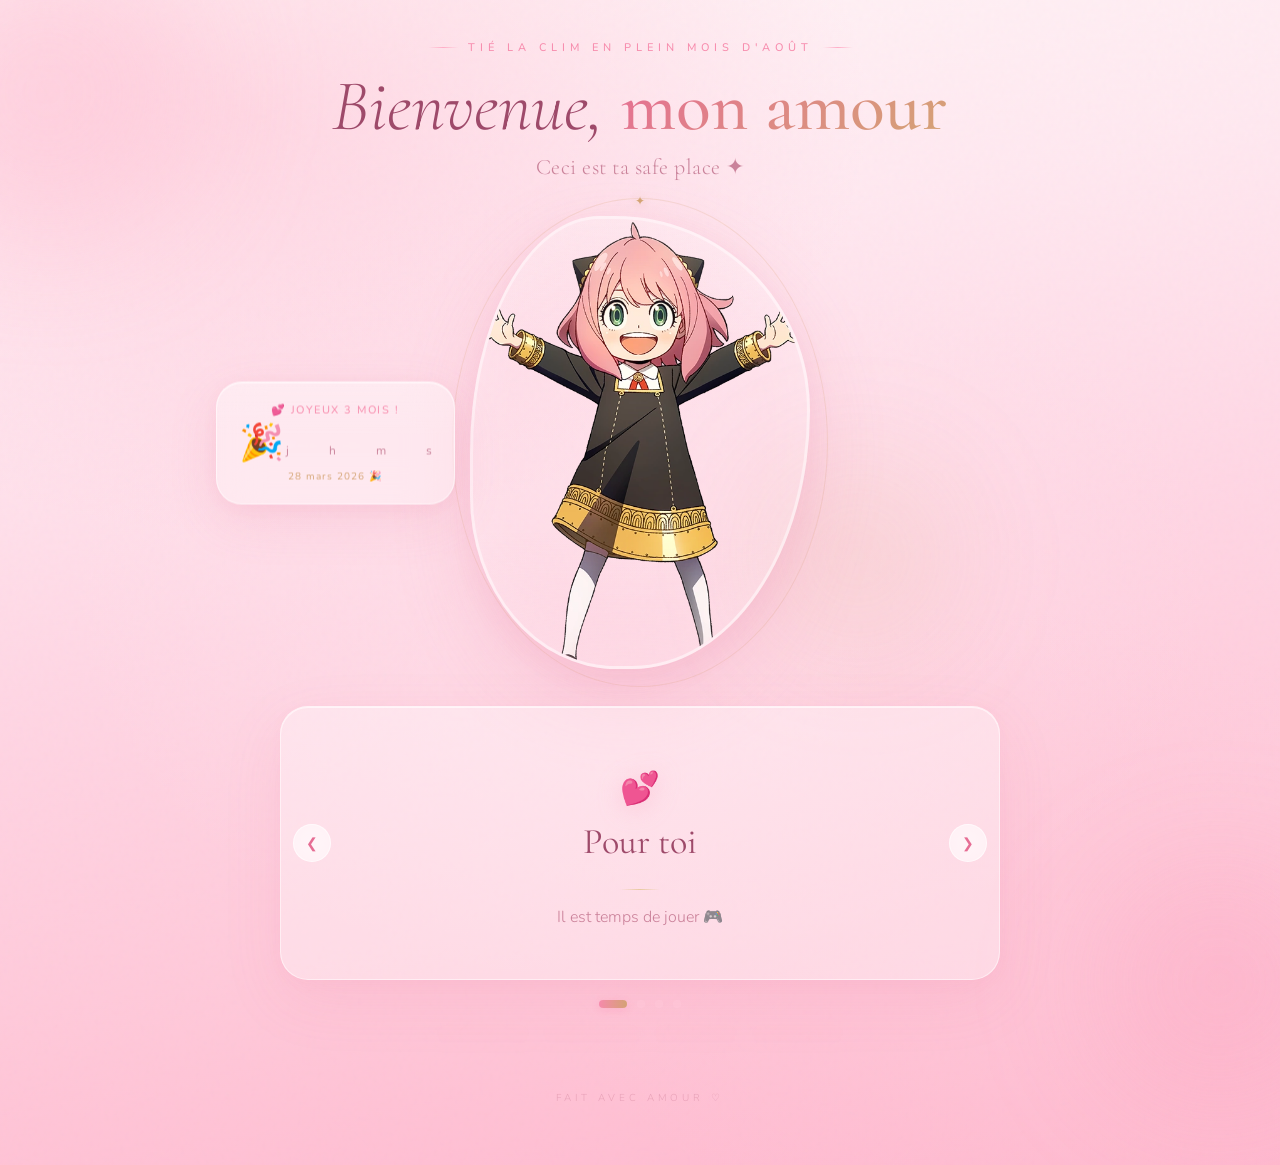
==== index.html @ 88bd1927 "Add files via upload" ====
<!DOCTYPE html>
<html lang="fr">
<head>
  <meta charset="UTF-8">
  <meta name="viewport" content="width=device-width, initial-scale=1.0">
  <title>Pour toi 💕</title>
  <link rel="preconnect" href="https://fonts.googleapis.com">
  <link href="https://fonts.googleapis.com/css2?family=Cormorant+Garamond:ital,wght@0,300;0,400;0,500;0,600;1,300;1,400;1,500&family=Nunito:wght@200;300;400;500;600&display=swap" rel="stylesheet">
  <link rel="stylesheet" href="style.css">
</head>
<body>

  <!-- ════════════════════════════════════
       HERO SECTION
       ════════════════════════════════════ -->
  <section class="hero">

    <!-- Orbes lumineuses flottantes -->
    <div class="orb orb-1"></div>
    <div class="orb orb-2"></div>
    <div class="orb orb-3"></div>

    <!-- Coeurs flottants (générés en JS) -->
    <div class="hearts-container" id="heartsContainer"></div>

    <div class="hero-content">

      <!-- ─── Texte de bienvenue ─── -->
      <div class="welcome-section">
        <div class="welcome-tag">Tié la clim en plein mois d'août</div>
        <h1 class="welcome-title">
          Bienvenue, <span>mon amour</span>
        </h1>
        <p class="welcome-sub">Ceci est ta safe place ✦</p>
      </div>

      <!-- ─── Image + Countdown ─── -->
      <div class="hero-image-zone">

        <!-- Bulle countdown à gauche -->
        <div class="countdown-bubble" id="countdownBubble">
          <div class="countdown-label">💕 Nos 3 mois dans</div>
          <div class="countdown-timer" id="countdownTimer">
            <div class="countdown-unit">
              <span class="countdown-value" id="cdDays">--</span>
              <span class="countdown-suffix">j</span>
            </div>
            <div class="countdown-sep">:</div>
            <div class="countdown-unit">
              <span class="countdown-value" id="cdHours">--</span>
              <span class="countdown-suffix">h</span>
            </div>
            <div class="countdown-sep">:</div>
            <div class="countdown-unit">
              <span class="countdown-value" id="cdMins">--</span>
              <span class="countdown-suffix">m</span>
            </div>
            <div class="countdown-sep">:</div>
            <div class="countdown-unit">
              <span class="countdown-value" id="cdSecs">--</span>
              <span class="countdown-suffix">s</span>
            </div>
          </div>
          <div class="countdown-date">28 mars 2026 🎉</div>
        </div>

        <!-- Image -->
        <div class="image-showcase">
          <div class="image-ring"></div>
          <div class="image-frame">
            <img id="heroImage" src="photo.webp" alt="Pour toi 💕">
          </div>
        </div>
      </div>

      <!-- ─── Carrousel de navigation ─── -->
      <div class="carousel-wrapper">
        <div class="carousel-container">
          <button class="carousel-nav carousel-prev" onclick="prevSlide()" aria-label="Précédent">❮</button>
          <button class="carousel-nav carousel-next" onclick="nextSlide()" aria-label="Suivant">❯</button>

          <div class="carousel-track" id="carouselTrack">

            <div class="carousel-slide">
              <a href="pour-toi.html" class="slide-link">
                <div class="slide-icon">💕</div>
                <h2 class="slide-title">Pour toi</h2>
              </a>
              <div class="slide-divider"></div>
              <p class="slide-text">
                Il est temps de jouer 🎮
              </p>
            </div>

            <div class="carousel-slide">
              <a href="nos-moments.html" class="slide-link">
                <div class="slide-icon">🌸</div>
                <h2 class="slide-title">Nos moments</h2>
              </a>
              <div class="slide-divider"></div>
              <p class="slide-text">
                Ici, tu pourras retrouver nos souvenirs<br>
                
              </p>
            </div>

            <div class="carousel-slide">
              <a href="un-secret.html" class="slide-link">
                <div class="slide-icon">💌</div>
                <h2 class="slide-title">Un secret</h2>
              </a>
              <div class="slide-divider"></div>
              <p class="slide-text">
                Je crois que tu as un message Jijou 💌
              </p>
            </div>

            <div class="carousel-slide">
              <a href="memory.html" class="slide-link">
                <div class="slide-icon">🧠</div>
                <h2 class="slide-title">Memory</h2>
              </a>
              <div class="slide-divider"></div>
              <p class="slide-text">
                Un petit jeu pour tester ta mémoire…
              </p>
            </div>

          </div>
        </div>

        <div class="carousel-dots" id="carouselDots"></div>
        <div class="carousel-pills" id="carouselPills"></div>
      </div>

      <p class="footer-text">fait avec amour ♡</p>

    </div>
  </section>

  <script src="script.js"></script>
</body>
</html>
---- style.css ----
/* ═══════════════════════════════════════════════════════
   POUR TOI 💕 — Feuille de style principale
   ═══════════════════════════════════════════════════════ */

/* ─── Reset & Variables ─── */
*,
*::before,
*::after {
  margin: 0;
  padding: 0;
  box-sizing: border-box;
}

:root {
  /* Palette rose pastel */
  --rose-1: #fff5f7;
  --rose-2: #ffe4ec;
  --rose-3: #ffc8d9;
  --rose-4: #ffadc6;
  --rose-5: #f78cad;
  --rose-6: #e66d94;

  /* Accents */
  --blush: #fdf0f3;
  --cream: #fff9f5;
  --gold: #d4a574;
  --gold-light: #e8c9a0;

  /* Texte */
  --text-soft: rgba(180, 90, 120, 0.7);
  --text-warm: #9e4a6a;
}

html {
  scroll-behavior: smooth;
}

body {
  font-family: 'Nunito', sans-serif;
  background: var(--rose-1);
  color: var(--text-warm);
  overflow-x: hidden;
  -webkit-font-smoothing: antialiased;
}


/* ═══════════════════════════════════════════════════════
   HERO SECTION
   ═══════════════════════════════════════════════════════ */
.hero {
  min-height: 100vh;
  min-height: 100dvh;
  position: relative;
  display: flex;
  flex-direction: column;
  align-items: center;
  justify-content: center;
  padding: 40px 24px 60px;
  overflow: hidden;
}

/* Fond dégradé multicouche animé */
.hero::before {
  content: '';
  position: absolute;
  inset: 0;
  background:
    radial-gradient(ellipse 80% 60% at 20% 10%, rgba(255, 173, 198, 0.35) 0%, transparent 60%),
    radial-gradient(ellipse 70% 50% at 80% 80%, rgba(255, 200, 217, 0.4) 0%, transparent 55%),
    radial-gradient(ellipse 90% 70% at 50% 50%, rgba(255, 228, 236, 0.5) 0%, transparent 50%),
    linear-gradient(170deg, #fff5f7 0%, #ffe8f0 25%, #ffd6e4 50%, #ffc8d9 75%, #ffb8ce 100%);
  z-index: 0;
  animation: bgShift 20s ease-in-out infinite alternate;
}

@keyframes bgShift {
  0%   { filter: hue-rotate(0deg) brightness(1); }
  50%  { filter: hue-rotate(5deg) brightness(1.02); }
  100% { filter: hue-rotate(-3deg) brightness(1.01); }
}

/* Texture grain subtile */
.hero::after {
  content: '';
  position: absolute;
  inset: 0;
  opacity: 0.03;
  z-index: 1;
  pointer-events: none;
  background-image: url("data:image/svg+xml,%3Csvg viewBox='0 0 256 256' xmlns='http://www.w3.org/2000/svg'%3E%3Cfilter id='n'%3E%3CfeTurbulence type='fractalNoise' baseFrequency='0.9' numOctaves='4' stitchTiles='stitch'/%3E%3C/filter%3E%3Crect width='100%25' height='100%25' filter='url(%23n)'/%3E%3C/svg%3E");
}

.hero-content {
  position: relative;
  z-index: 2;
  display: flex;
  flex-direction: column;
  align-items: center;
  gap: 36px;
  max-width: 900px;
  width: 100%;
}


/* ─── Orbes lumineuses flottantes ─── */
.orb {
  position: absolute;
  border-radius: 50%;
  pointer-events: none;
  z-index: 1;
  filter: blur(60px);
}

.orb-1 {
  width: 300px;
  height: 300px;
  background: rgba(255, 173, 198, 0.3);
  top: -5%;
  left: -8%;
  animation: orbDrift1 18s ease-in-out infinite;
}

.orb-2 {
  width: 250px;
  height: 250px;
  background: rgba(247, 140, 173, 0.2);
  bottom: 5%;
  right: -5%;
  animation: orbDrift2 22s ease-in-out infinite;
}

.orb-3 {
  width: 180px;
  height: 180px;
  background: rgba(212, 165, 116, 0.15);
  top: 40%;
  left: 60%;
  animation: orbDrift3 15s ease-in-out infinite;
}

@keyframes orbDrift1 {
  0%, 100% { transform: translate(0, 0) scale(1); }
  33%      { transform: translate(40px, -30px) scale(1.1); }
  66%      { transform: translate(-20px, 40px) scale(0.9); }
}

@keyframes orbDrift2 {
  0%, 100% { transform: translate(0, 0) scale(1); }
  50%      { transform: translate(-50px, -30px) scale(1.15); }
}

@keyframes orbDrift3 {
  0%, 100% { transform: translate(0, 0); }
  50%      { transform: translate(30px, 30px); }
}


/* ═══════════════════════════════════════════════════════
   TEXTE DE BIENVENUE
   ═══════════════════════════════════════════════════════ */
.welcome-section {
  text-align: center;
  opacity: 0;
  animation: revealUp 1.2s cubic-bezier(.22, 1, .36, 1) 0.3s forwards;
}

.welcome-tag {
  font-family: 'Nunito', sans-serif;
  font-size: 11px;
  font-weight: 500;
  letter-spacing: 5px;
  text-transform: uppercase;
  color: var(--rose-5);
  margin-bottom: 12px;
  display: flex;
  align-items: center;
  justify-content: center;
  gap: 10px;
}

.welcome-tag::before,
.welcome-tag::after {
  content: '';
  width: 30px;
  height: 1px;
  background: linear-gradient(90deg, transparent, var(--rose-4), transparent);
}

.welcome-title {
  font-family: 'Cormorant Garamond', serif;
  font-size: clamp(36px, 8vw, 72px);
  font-weight: 300;
  font-style: italic;
  line-height: 1.1;
  color: var(--text-warm);
  margin-bottom: 8px;
}

.welcome-title span {
  font-weight: 500;
  font-style: normal;
  background: linear-gradient(135deg, var(--rose-6), var(--gold));
  -webkit-background-clip: text;
  -webkit-text-fill-color: transparent;
  background-clip: text;
}

.welcome-sub {
  font-family: 'Cormorant Garamond', serif;
  font-size: clamp(16px, 3vw, 22px);
  font-weight: 300;
  color: var(--text-soft);
  letter-spacing: 0.5px;
}


/* ═══════════════════════════════════════════════════════
   HERO IMAGE ZONE — Image + Countdown bubble
   ═══════════════════════════════════════════════════════ */
.hero-image-zone {
  position: relative;
  display: flex;
  align-items: center;
  justify-content: center;
  width: 100%;
  max-width: 900px;
}


/* ─── Bulle Countdown ─── */
.countdown-bubble {
  position: absolute;
  left: clamp(-10px, 2vw, 40px);
  top: 50%;
  transform: translateY(-50%);
  z-index: 10;

  display: flex;
  flex-direction: column;
  align-items: center;
  gap: 8px;

  padding: 20px 22px;
  border-radius: 26px;
  background: rgba(255, 255, 255, 0.35);
  backdrop-filter: blur(22px);
  -webkit-backdrop-filter: blur(22px);
  border: 1px solid rgba(255, 255, 255, 0.5);
  box-shadow:
    0 16px 50px rgba(230, 109, 148, 0.14),
    0 4px 18px rgba(230, 109, 148, 0.07),
    inset 0 1px 0 rgba(255, 255, 255, 0.55);

  opacity: 0;
  animation: revealBubble 1.2s cubic-bezier(.22, 1, .36, 1) 0.8s forwards;
}

@keyframes revealBubble {
  from { opacity: 0; transform: translateY(-50%) translateX(-30px) scale(0.9); }
  to   { opacity: 1; transform: translateY(-50%) translateX(0) scale(1); }
}

/* Reflet subtil en haut */
.countdown-bubble::before {
  content: '';
  position: absolute;
  top: 0;
  left: 0;
  right: 0;
  height: 45%;
  border-radius: 26px 26px 0 0;
  background: linear-gradient(to bottom, rgba(255, 255, 255, 0.1), transparent);
  pointer-events: none;
}

/* Label "Nos 3 mois dans" */
.countdown-label {
  font-family: 'Nunito', sans-serif;
  font-size: 11px;
  font-weight: 500;
  letter-spacing: 1.5px;
  text-transform: uppercase;
  color: var(--rose-5);
}

/* Timer principal */
.countdown-timer {
  display: flex;
  align-items: baseline;
  gap: 4px;
}

.countdown-unit {
  display: flex;
  align-items: baseline;
  gap: 1px;
}

.countdown-value {
  font-family: 'Cormorant Garamond', serif;
  font-size: clamp(26px, 4vw, 36px);
  font-weight: 600;
  color: var(--text-warm);
  min-width: 2ch;
  text-align: center;
  line-height: 1;
  transition: transform 0.3s cubic-bezier(.22, 1, .36, 1), opacity 0.3s ease;
}

.countdown-value.tick {
  transform: translateY(-3px) scale(1.1);
  opacity: 0.7;
}

.countdown-suffix {
  font-family: 'Nunito', sans-serif;
  font-size: 12px;
  font-weight: 400;
  color: var(--text-soft);
  margin-left: 1px;
}

.countdown-sep {
  font-family: 'Cormorant Garamond', serif;
  font-size: clamp(20px, 3vw, 28px);
  font-weight: 300;
  color: var(--rose-4);
  margin: 0 2px;
  line-height: 1;
  animation: pulseSep 2s ease-in-out infinite;
}

@keyframes pulseSep {
  0%, 100% { opacity: 1; }
  50% { opacity: 0.3; }
}

/* Date cible */
.countdown-date {
  font-family: 'Nunito', sans-serif;
  font-size: 10px;
  font-weight: 400;
  letter-spacing: 1px;
  color: var(--gold);
}

/* ─── Countdown responsive ─── */
@media (max-width: 900px) {
  .hero-image-zone {
    flex-direction: column;
    gap: 20px;
  }

  .countdown-bubble {
    position: relative;
    left: auto;
    top: auto;
    transform: none;
    animation: revealUp 1.2s cubic-bezier(.22, 1, .36, 1) 0.8s forwards;
    order: -1;
  }
}

@media (max-width: 600px) {
  .countdown-bubble {
    padding: 16px 18px;
    border-radius: 22px;
  }

  .countdown-value {
    font-size: 24px;
  }
}


/* ═══════════════════════════════════════════════════════
   IMAGE — Composition organique
   ═══════════════════════════════════════════════════════ */
.image-showcase {
  position: relative;
  width: clamp(220px, 50vw, 340px);
  opacity: 0;
  animation: revealScale 1.4s cubic-bezier(.22, 1, .36, 1) 0.6s forwards;
}

.image-frame {
  position: relative;
  border-radius: 40% 60% 55% 45% / 55% 45% 60% 40%;
  overflow: hidden;
  aspect-ratio: 3 / 4;
  box-shadow:
    0 30px 80px rgba(230, 109, 148, 0.2),
    0 10px 30px rgba(230, 109, 148, 0.1),
    inset 0 0 60px rgba(255, 255, 255, 0.2);
  border: 3px solid rgba(255, 255, 255, 0.5);
  animation:
    morphBlob 12s ease-in-out infinite,
    gentleFloat 6s ease-in-out infinite;
}

@keyframes morphBlob {
  0%, 100% { border-radius: 40% 60% 55% 45% / 55% 45% 60% 40%; }
  25%      { border-radius: 55% 45% 40% 60% / 45% 60% 45% 55%; }
  50%      { border-radius: 45% 55% 60% 40% / 60% 40% 55% 45%; }
  75%      { border-radius: 60% 40% 45% 55% / 40% 55% 45% 60%; }
}

@keyframes gentleFloat {
  0%, 100% { transform: translateY(0); }
  50%      { transform: translateY(-10px); }
}

.image-frame img {
  width: 100%;
  height: 100%;
  object-fit: cover;
  object-position: center 15%;
  display: block;
}

/* Overlay lumineux sur l'image */
.image-frame::after {
  content: '';
  position: absolute;
  inset: 0;
  background: linear-gradient(
    to top,
    rgba(255, 200, 217, 0.2) 0%,
    transparent 30%,
    transparent 70%,
    rgba(255, 245, 247, 0.15) 100%
  );
  pointer-events: none;
}

/* Anneau décoratif doré qui tourne */
.image-ring {
  position: absolute;
  inset: -18px;
  border-radius: 50%;
  border: 1px solid rgba(212, 165, 116, 0.2);
  animation: ringRotate 30s linear infinite;
  pointer-events: none;
}

.image-ring::before {
  content: '✦';
  position: absolute;
  top: -6px;
  left: 50%;
  transform: translateX(-50%);
  font-size: 12px;
  color: var(--gold);
  text-shadow: 0 0 10px rgba(212, 165, 116, 0.5);
}

@keyframes ringRotate {
  from { transform: rotate(0deg); }
  to   { transform: rotate(360deg); }
}



/* ═══════════════════════════════════════════════════════
   CARROUSEL — Navigation glassmorphism
   ═══════════════════════════════════════════════════════ */
.carousel-wrapper {
  width: 100%;
  max-width: 720px;
  opacity: 0;
  animation: revealUp 1.4s cubic-bezier(.22, 1, .36, 1) 0.9s forwards;
}

.carousel-container {
  position: relative;
  overflow: hidden;
  border-radius: 28px;
  background: rgba(255, 255, 255, 0.35);
  backdrop-filter: blur(24px);
  -webkit-backdrop-filter: blur(24px);
  border: 1px solid rgba(255, 255, 255, 0.5);
  box-shadow:
    0 20px 60px rgba(230, 109, 148, 0.1),
    0 4px 20px rgba(230, 109, 148, 0.05),
    inset 0 1px 0 rgba(255, 255, 255, 0.6);
}

.carousel-track {
  display: flex;
  transition: transform 0.7s cubic-bezier(.22, 1, .36, 1);
}

.carousel-slide {
  min-width: 100%;
  padding: clamp(28px, 5vw, 48px) clamp(24px, 5vw, 40px);
  text-align: center;
  display: flex;
  flex-direction: column;
  align-items: center;
  justify-content: center;
  gap: 14px;
  min-height: 180px;
}

/* Lien cliquable icône + titre */
.slide-link {
  display: flex;
  flex-direction: column;
  align-items: center;
  gap: 10px;
  text-decoration: none;
  color: inherit;
  cursor: pointer;
  padding: 12px 24px;
  border-radius: 20px;
  transition: all 0.35s cubic-bezier(.22, 1, .36, 1);
}

.slide-link:hover {
  background: rgba(255, 255, 255, 0.25);
  transform: translateY(-3px);
  box-shadow: 0 8px 24px rgba(230, 109, 148, 0.12);
}

.slide-link:hover .slide-title {
  background: linear-gradient(135deg, var(--rose-6), var(--gold));
  -webkit-background-clip: text;
  -webkit-text-fill-color: transparent;
  background-clip: text;
}

.slide-link:hover .slide-icon {
  transform: scale(1.15);
  filter: drop-shadow(0 6px 18px rgba(247, 140, 173, 0.45));
}

.slide-link .slide-icon {
  transition: all 0.35s ease;
}

.slide-link .slide-title {
  transition: all 0.35s ease;
}

.slide-icon {
  font-size: 32px;
  filter: drop-shadow(0 4px 12px rgba(247, 140, 173, 0.3));
  animation: gentleFloat 4s ease-in-out infinite;
}

.slide-title {
  font-family: 'Cormorant Garamond', serif;
  font-size: clamp(24px, 4.5vw, 36px);
  font-weight: 400;
  color: var(--text-warm);
  line-height: 1.2;
}

.slide-text {
  font-family: 'Nunito', sans-serif;
  font-size: clamp(13px, 2.2vw, 16px);
  font-weight: 300;
  color: var(--text-soft);
  line-height: 1.7;
  max-width: 420px;
}

.slide-divider {
  width: 40px;
  height: 1px;
  background: linear-gradient(90deg, transparent, var(--gold-light), transparent);
}

/* Flèches de navigation */
.carousel-nav {
  position: absolute;
  top: 50%;
  transform: translateY(-50%);
  width: 38px;
  height: 38px;
  border-radius: 50%;
  border: 1px solid rgba(255, 255, 255, 0.6);
  background: rgba(255, 255, 255, 0.5);
  backdrop-filter: blur(10px);
  -webkit-backdrop-filter: blur(10px);
  cursor: pointer;
  display: flex;
  align-items: center;
  justify-content: center;
  transition: all 0.3s ease;
  z-index: 3;
  color: var(--rose-6);
  font-size: 14px;
}

.carousel-nav:hover {
  background: rgba(255, 255, 255, 0.8);
  box-shadow: 0 4px 16px rgba(230, 109, 148, 0.15);
  transform: translateY(-50%) scale(1.08);
}

.carousel-prev { left: 12px; }
.carousel-next { right: 12px; }

/* Points de navigation */
.carousel-dots {
  display: flex;
  justify-content: center;
  gap: 10px;
  margin-top: 20px;
}

.carousel-dot {
  width: 8px;
  height: 8px;
  border-radius: 4px;
  border: none;
  background: var(--rose-3);
  cursor: pointer;
  transition: all 0.4s cubic-bezier(.22, 1, .36, 1);
  padding: 0;
}

.carousel-dot.active {
  width: 28px;
  background: linear-gradient(90deg, var(--rose-5), var(--gold));
  box-shadow: 0 2px 8px rgba(247, 140, 173, 0.3);
}

.carousel-dot:hover:not(.active) {
  background: var(--rose-4);
  transform: scale(1.2);
}

/* Pilules de navigation */
.carousel-pills {
  display: flex;
  justify-content: center;
  gap: 8px;
  margin-top: 16px;
  flex-wrap: wrap;
}

.carousel-pill {
  font-family: 'Nunito', sans-serif;
  font-size: 11px;
  font-weight: 400;
  letter-spacing: 0.8px;
  padding: 7px 16px;
  border-radius: 20px;
  border: 1px solid rgba(255, 255, 255, 0.4);
  background: transparent;
  color: var(--text-soft);
  cursor: pointer;
  transition: all 0.3s ease;
  backdrop-filter: blur(8px);
  -webkit-backdrop-filter: blur(8px);
}

.carousel-pill.active {
  background: rgba(255, 255, 255, 0.45);
  color: var(--text-warm);
  font-weight: 500;
  border-color: rgba(255, 255, 255, 0.7);
  box-shadow: 0 2px 12px rgba(230, 109, 148, 0.08);
}

.carousel-pill:hover:not(.active) {
  background: rgba(255, 255, 255, 0.25);
  color: var(--text-warm);
}


/* ═══════════════════════════════════════════════════════
   COEURS FLOTTANTS
   ═══════════════════════════════════════════════════════ */
.hearts-container {
  position: absolute;
  inset: 0;
  pointer-events: none;
  z-index: 1;
  overflow: hidden;
}

.floating-heart {
  position: absolute;
  bottom: -30px;
  opacity: 0;
  animation: floatUp var(--dur) ease-in-out var(--delay) infinite;
  font-size: var(--size);
  color: var(--rose-4);
}

@keyframes floatUp {
  0%   { transform: translateY(0) rotate(0deg) scale(0.5); opacity: 0; }
  10%  { opacity: 0.5; }
  50%  { opacity: 0.25; }
  100% { transform: translateY(-105vh) rotate(var(--rot)) scale(1); opacity: 0; }
}


/* ═══════════════════════════════════════════════════════
   FOOTER
   ═══════════════════════════════════════════════════════ */
.footer-text {
  font-family: 'Nunito', sans-serif;
  font-size: 10px;
  font-weight: 300;
  letter-spacing: 4px;
  text-transform: uppercase;
  color: rgba(180, 90, 120, 0.3);
  opacity: 0;
  animation: revealUp 1s ease 1.5s forwards;
}


/* ═══════════════════════════════════════════════════════
   SECTION MESSAGE
   ═══════════════════════════════════════════════════════ */
.message-section {
  min-height: 70vh;
  display: flex;
  align-items: center;
  justify-content: center;
  padding: 80px 24px;
  position: relative;
  background: linear-gradient(180deg, var(--rose-1) 0%, #fff 40%, var(--rose-1) 100%);
}

.message-card {
  max-width: 560px;
  text-align: center;
  padding: 60px 40px;
  background: rgba(255, 255, 255, 0.6);
  backdrop-filter: blur(20px);
  -webkit-backdrop-filter: blur(20px);
  border-radius: 32px;
  border: 1px solid rgba(255, 255, 255, 0.7);
  box-shadow: 0 30px 80px rgba(230, 109, 148, 0.08);
  opacity: 0;
  transform: translateY(40px);
  transition: all 0.8s cubic-bezier(.22, 1, .36, 1);
}

.message-card.visible {
  opacity: 1;
  transform: translateY(0);
}

.message-card .msg-emoji {
  font-size: 40px;
  margin-bottom: 20px;
  display: block;
}

.message-card h2 {
  font-family: 'Cormorant Garamond', serif;
  font-size: clamp(26px, 5vw, 38px);
  font-weight: 400;
  font-style: italic;
  color: var(--text-warm);
  line-height: 1.4;
  margin-bottom: 16px;
}

.message-card p {
  font-family: 'Nunito', sans-serif;
  font-size: clamp(14px, 2.5vw, 16px);
  font-weight: 300;
  color: var(--text-soft);
  line-height: 1.8;
}

.message-card .signature {
  margin-top: 28px;
  font-family: 'Cormorant Garamond', serif;
  font-size: 18px;
  font-style: italic;
  color: var(--gold);
}


/* ═══════════════════════════════════════════════════════
   ANIMATIONS GLOBALES
   ═══════════════════════════════════════════════════════ */
@keyframes revealUp {
  from { opacity: 0; transform: translateY(30px); }
  to   { opacity: 1; transform: translateY(0); }
}

@keyframes revealScale {
  from { opacity: 0; transform: scale(0.88); }
  to   { opacity: 1; transform: scale(1); }
}


/* ═══════════════════════════════════════════════════════
   RESPONSIVE
   ═══════════════════════════════════════════════════════ */
@media (max-width: 600px) {
  .carousel-nav {
    width: 32px;
    height: 32px;
    font-size: 12px;
  }
  .carousel-prev { left: 6px; }
  .carousel-next { right: 6px; }

  .image-ring { inset: -12px; }

  .message-card {
    padding: 40px 28px;
    border-radius: 24px;
  }
}


/* ═══════════════════════════════════════════════════════
   PAGE — NOS MOMENTS
   ═══════════════════════════════════════════════════════ */
.page-moments {
  min-height: 100vh;
  min-height: 100dvh;
  position: relative;
  display: flex;
  flex-direction: column;
  align-items: center;
  justify-content: flex-start;
  padding: 40px 24px 60px;
  overflow: hidden;
}

/* Même fond que la hero */
.page-moments::before {
  content: '';
  position: absolute;
  inset: 0;
  background:
    radial-gradient(ellipse 80% 60% at 20% 10%, rgba(255, 173, 198, 0.35) 0%, transparent 60%),
    radial-gradient(ellipse 70% 50% at 80% 80%, rgba(255, 200, 217, 0.4) 0%, transparent 55%),
    radial-gradient(ellipse 90% 70% at 50% 50%, rgba(255, 228, 236, 0.5) 0%, transparent 50%),
    linear-gradient(170deg, #fff5f7 0%, #ffe8f0 25%, #ffd6e4 50%, #ffc8d9 75%, #ffb8ce 100%);
  z-index: 0;
  animation: bgShift 20s ease-in-out infinite alternate;
}

.page-moments::after {
  content: '';
  position: absolute;
  inset: 0;
  opacity: 0.03;
  z-index: 1;
  pointer-events: none;
  background-image: url("data:image/svg+xml,%3Csvg viewBox='0 0 256 256' xmlns='http://www.w3.org/2000/svg'%3E%3Cfilter id='n'%3E%3CfeTurbulence type='fractalNoise' baseFrequency='0.9' numOctaves='4' stitchTiles='stitch'/%3E%3C/filter%3E%3Crect width='100%25' height='100%25' filter='url(%23n)'/%3E%3C/svg%3E");
}

/* ─── Bouton retour ─── */
.back-btn {
  position: fixed;
  top: 24px;
  left: 24px;
  z-index: 100;
  font-family: 'Nunito', sans-serif;
  font-size: 13px;
  font-weight: 500;
  letter-spacing: 0.5px;
  color: var(--text-warm);
  text-decoration: none;
  padding: 10px 20px;
  border-radius: 20px;
  background: rgba(255, 255, 255, 0.45);
  backdrop-filter: blur(14px);
  -webkit-backdrop-filter: blur(14px);
  border: 1px solid rgba(255, 255, 255, 0.5);
  box-shadow: 0 4px 16px rgba(230, 109, 148, 0.08);
  transition: all 0.3s ease;
  opacity: 0;
  animation: revealUp 0.8s cubic-bezier(.22, 1, .36, 1) 0.2s forwards;
}

.back-btn:hover {
  background: rgba(255, 255, 255, 0.7);
  transform: translateY(-2px);
  box-shadow: 0 6px 20px rgba(230, 109, 148, 0.12);
}

/* ─── Contenu principal ─── */
.moments-content {
  position: relative;
  z-index: 2;
  display: flex;
  flex-direction: column;
  align-items: center;
  gap: 0;
  width: 100%;
  max-width: 1200px;
}

.moments-header {
  text-align: center;
  padding-top: 30px;
  opacity: 0;
  animation: revealUp 1.2s cubic-bezier(.22, 1, .36, 1) 0.3s forwards;
}

/* ═══════════════════════════════════════════════════════
   TIMELINE — Structure verticale de souvenirs
   ═══════════════════════════════════════════════════════ */

/* En-tête de la page timeline */
.timeline-hero {
  position: relative;
  z-index: 2;
  text-align: center;
  padding: 60px 24px 40px;
}

.timeline-intro {
  margin-top: 14px;
  font-family: 'Nunito', sans-serif;
  font-size: 14px;
  font-weight: 300;
  color: var(--text-soft);
  letter-spacing: 1px;
  opacity: 0;
  animation: revealUp 1s ease 0.8s forwards;
}

/* Conteneur timeline */
.timeline {
  position: relative;
  z-index: 2;
  max-width: 1100px;
  margin: 0 auto;
  padding: 0 24px 40px;
}

/* Fil vertical */
.timeline::before {
  content: '';
  position: absolute;
  top: 0;
  left: 50%;
  transform: translateX(-50%);
  width: 1px;
  height: 100%;
  background: linear-gradient(
    to bottom,
    transparent 0%,
    rgba(212, 165, 116, 0.25) 8%,
    rgba(212, 165, 116, 0.2) 50%,
    rgba(212, 165, 116, 0.25) 92%,
    transparent 100%
  );
}


/* ─── Bloc mémoire (chaque souvenir) ─── */
.memory-block {
  position: relative;
  padding: 40px 0;
  overflow: visible;
}

/* Point sur la timeline */
.timeline-dot-marker {
  position: absolute;
  left: 50%;
  top: 60px;
  transform: translateX(-50%);
  width: 12px;
  height: 12px;
  border-radius: 50%;
  background: linear-gradient(135deg, var(--rose-5), var(--gold));
  box-shadow: 0 0 16px rgba(247, 140, 173, 0.35);
  z-index: 5;
}

.timeline-dot-marker::after {
  content: '';
  position: absolute;
  inset: -5px;
  border-radius: 50%;
  border: 1px solid rgba(212, 165, 116, 0.2);
}

/* Contenu du bloc mémoire */
.memory-content {
  display: flex;
  flex-direction: column;
  align-items: center;
  text-align: center;
  max-width: 720px;
  margin: 0 auto;
}

/* ─── Date — style simple ─── */
.memory-date {
  font-family: 'Nunito', sans-serif;
  font-size: 12px;
  font-weight: 500;
  letter-spacing: 4px;
  text-transform: uppercase;
  color: var(--rose-5);
  margin-bottom: 10px;
  display: flex;
  align-items: center;
  gap: 10px;
}

.memory-date::before,
.memory-date::after {
  content: '';
  width: 24px;
  height: 1px;
  background: linear-gradient(90deg, transparent, var(--rose-4), transparent);
}

/* ─── Date — style alternatif (plus émotionnel) ─── */
.memory-date-alt {
  display: flex;
  align-items: center;
  gap: 16px;
  margin-bottom: 14px;
}

.memory-date-alt .date-text {
  font-family: 'Nunito', sans-serif;
  font-size: 11px;
  font-weight: 400;
  letter-spacing: 3px;
  text-transform: uppercase;
  color: var(--gold);
}

.memory-date-alt .date-line {
  width: 40px;
  height: 1px;
  background: linear-gradient(90deg, transparent, var(--gold-light), transparent);
}

/* ─── Titres ─── */
.memory-title {
  font-family: 'Cormorant Garamond', serif;
  font-size: clamp(26px, 5vw, 40px);
  font-weight: 400;
  font-style: italic;
  color: var(--text-warm);
  line-height: 1.2;
  margin-bottom: 6px;
}

.memory-title-emotional {
  font-weight: 500;
  font-style: normal;
  background: linear-gradient(135deg, var(--text-warm), var(--rose-6), var(--gold));
  -webkit-background-clip: text;
  -webkit-text-fill-color: transparent;
  background-clip: text;
}

.memory-subtitle {
  font-family: 'Nunito', sans-serif;
  font-size: clamp(13px, 2.2vw, 15px);
  font-weight: 300;
  color: var(--text-soft);
  margin-bottom: 4px;
  letter-spacing: 0.3px;
}

/* Séparateur fin dans les blocs */
.memory-divider {
  width: 40px;
  height: 1px;
  background: linear-gradient(90deg, transparent, var(--gold-light), transparent);
  margin: 14px 0 20px;
}

/* ─── Images latérales (seulement bloc 1) ─── */
.memory-block .moments-img-victini {
  position: absolute;
  left: -43%;
  top: 70%;
  transform: translateY(-50%);
  z-index: 3;
}

.memory-block .moments-img-hellokitty {
  position: absolute;
  right: -43%;
  top: 20%;
  transform: translateY(-50%);
  z-index: 3;
}

.memory-block .moments-img-melody {
  position: absolute;
  right: -43%;
  top: 120%;
  transform: translateY(-50%);
  z-index: 3;
}

.memory-block .moments-img-maomao {
  position: absolute;
  left: -43%;
  top: 280%;
  transform: translateY(-50%);
  z-index: 3;
}

.memory-block .moments-img-nymphali {
  position: absolute;
  left: -43%;
  top: 170%;
  transform: translateY(-50%);
  z-index: 3;
}

.moments-img .image-showcase {
  width: clamp(140px, 20vw, 230px);
}

.moments-img-left .image-frame {
  animation: morphBlob 12s ease-in-out infinite, gentleFloat 6s ease-in-out infinite;
}

.moments-img-right .image-frame {
  animation: morphBlob 12s ease-in-out 2s infinite, gentleFloat 6s ease-in-out 1.5s infinite;
}

.moments-img-right .image-ring {
  animation: ringRotate 30s linear infinite reverse;
}


/* ─── Séparateur entre les blocs ─── */
.timeline-separator {
  display: flex;
  align-items: center;
  justify-content: center;
  padding: 30px 0;
  position: relative;
  z-index: 2;
}

.separator-icon {
  font-size: 14px;
  color: var(--gold);
  background: var(--rose-1);
  padding: 8px 14px;
  border-radius: 20px;
  border: 1px solid rgba(212, 165, 116, 0.15);
  letter-spacing: 2px;
  text-shadow: 0 0 8px rgba(212, 165, 116, 0.3);
}


/* ─── Scroll reveal pour les blocs ─── */
.memory-reveal {
  opacity: 0;
  transform: translateY(40px);
  transition: all 0.9s cubic-bezier(.22, 1, .36, 1);
}

.memory-reveal.visible {
  opacity: 1;
  transform: translateY(0);
}


/* ─── Footer de la timeline ─── */
.timeline-footer {
  position: relative;
  z-index: 2;
  text-align: center;
  padding: 60px 24px 50px;
  display: flex;
  flex-direction: column;
  align-items: center;
  gap: 20px;
}

.timeline-end-text {
  font-family: 'Cormorant Garamond', serif;
  font-size: clamp(20px, 4vw, 30px);
  font-weight: 300;
  font-style: italic;
  color: var(--text-soft);
  letter-spacing: 0.5px;
}


/* ─── Responsive — Timeline ─── */
@media (max-width: 900px) {
  .timeline::before {
    left: 24px;
  }

  .timeline-dot-marker {
    left: 24px;
    width: 10px;
    height: 10px;
  }

  .moments-img .image-showcase {
    width: clamp(120px, 22vw, 180px);
  }

  .coverflow-wrapper {
    width: clamp(300px, 75vw, 520px);
  }
}

@media (max-width: 768px) {
  .timeline::before {
    left: 20px;
  }

  .timeline-dot-marker {
    left: 20px;
    top: 30px;
    width: 8px;
    height: 8px;
  }

  .memory-block {
    padding: 30px 0;
  }

  /* Images latérales en inline sur mobile */
  .memory-block .moments-img-left,
  .memory-block .moments-img-right {
    position: relative;
    left: auto;
    right: auto;
    top: auto;
    transform: none;
    display: none; /* Cacher sur mobile pour aérer */
  }

  .coverflow-wrapper {
    width: 95%;
    max-width: 400px;
  }

  .coverflow-track {
    height: clamp(260px, 55vw, 360px);
  }

  .coverflow-item {
    width: clamp(180px, 50vw, 260px);
  }

  .coverflow-item[data-pos="-1"] {
    transform: translateX(-110px) scale(0.7) rotateY(15deg);
  }
  .coverflow-item[data-pos="1"] {
    transform: translateX(110px) scale(0.7) rotateY(-15deg);
  }
  .coverflow-item[data-pos="-2"],
  .coverflow-item[data-pos="2"] {
    opacity: 0;
    pointer-events: none;
  }

  .coverflow-nav {
    width: 36px;
    height: 36px;
    font-size: 12px;
  }
  .coverflow-prev { left: -4px; }
  .coverflow-next { right: -4px; }

  .timeline-separator {
    padding: 20px 0;
  }
}


/* ═══════════════════════════════════════════════════════
   CARROUSEL COVERFLOW — Effet immersif avec profondeur
   ═══════════════════════════════════════════════════════ */
.coverflow-wrapper {
  position: relative;
  z-index: 2;
  width: clamp(320px, 55vw, 620px);
  margin: 30px auto 0;
  opacity: 0;
  animation: revealScale 1.2s cubic-bezier(.22, 1, .36, 1) 0.7s forwards;
}

.coverflow-viewport {
  overflow: hidden;
  border-radius: 28px;
  padding: 30px 0 40px;
}

.coverflow-track {
  display: flex;
  align-items: center;
  justify-content: center;
  position: relative;
  height: clamp(300px, 45vw, 460px);
  perspective: 1200px;
}

/* ─── Chaque image du coverflow ─── */
.coverflow-item {
  position: absolute;
  width: clamp(200px, 30vw, 320px);
  aspect-ratio: 3 / 4;
  border-radius: 22px;
  overflow: hidden;
  border: 3px solid rgba(255, 255, 255, 0.5);
  box-shadow:
    0 15px 40px rgba(230, 109, 148, 0.12),
    0 5px 15px rgba(230, 109, 148, 0.06);
  transition:
    transform 0.65s cubic-bezier(.22, 1, .36, 1),
    opacity 0.65s ease,
    filter 0.65s ease,
    box-shadow 0.65s ease,
    z-index 0s;
  cursor: pointer;
  will-change: transform, opacity, filter;
}

.coverflow-item img {
  width: 100%;
  height: 100%;
  object-fit: cover;
  display: block;
  transition: transform 0.5s cubic-bezier(.22, 1, .36, 1);
}

/* Overlay rosé doux */
.coverflow-item::after {
  content: '';
  position: absolute;
  inset: 0;
  background: linear-gradient(
    to top,
    rgba(255, 200, 217, 0.18) 0%,
    transparent 40%
  );
  pointer-events: none;
  border-radius: 22px;
}

/* ─── États du coverflow ─── */

/* Image active — centre, grande, nette */
.coverflow-item[data-pos="0"] {
  transform: translateX(0) scale(1) rotateY(0deg);
  z-index: 10;
  opacity: 1;
  filter: brightness(1) blur(0px);
  box-shadow:
    0 25px 70px rgba(230, 109, 148, 0.22),
    0 10px 30px rgba(230, 109, 148, 0.12),
    0 0 50px rgba(247, 140, 173, 0.08);
}

.coverflow-item[data-pos="0"]:hover img {
  transform: scale(1.05);
}

/* 1 cran à gauche */
.coverflow-item[data-pos="-1"] {
  transform: translateX(clamp(-200px, -22vw, -130px)) scale(0.75) rotateY(18deg);
  z-index: 5;
  opacity: 0.6;
  filter: brightness(0.85) blur(1.5px);
}

/* 1 cran à droite */
.coverflow-item[data-pos="1"] {
  transform: translateX(clamp(130px, 22vw, 200px)) scale(0.75) rotateY(-18deg);
  z-index: 5;
  opacity: 0.6;
  filter: brightness(0.85) blur(1.5px);
}

/* 2 crans à gauche */
.coverflow-item[data-pos="-2"] {
  transform: translateX(clamp(-340px, -38vw, -220px)) scale(0.55) rotateY(28deg);
  z-index: 2;
  opacity: 0.3;
  filter: brightness(0.75) blur(3px);
}

/* 2 crans à droite */
.coverflow-item[data-pos="2"] {
  transform: translateX(clamp(220px, 38vw, 340px)) scale(0.55) rotateY(-28deg);
  z-index: 2;
  opacity: 0.3;
  filter: brightness(0.75) blur(3px);
}

/* Tout ce qui est plus loin : caché */
.coverflow-item[data-pos="hidden"] {
  transform: translateX(0) scale(0.3);
  z-index: 0;
  opacity: 0;
  filter: blur(8px);
  pointer-events: none;
}

/* ─── Flèches de navigation coverflow ─── */
.coverflow-nav {
  position: absolute;
  top: 50%;
  transform: translateY(-50%);
  width: 44px;
  height: 44px;
  border-radius: 50%;
  border: 1px solid rgba(255, 255, 255, 0.55);
  background: rgba(255, 255, 255, 0.45);
  backdrop-filter: blur(12px);
  -webkit-backdrop-filter: blur(12px);
  cursor: pointer;
  display: flex;
  align-items: center;
  justify-content: center;
  transition: all 0.3s ease;
  z-index: 20;
  color: var(--rose-6);
  font-size: 15px;
  box-shadow: 0 4px 16px rgba(230, 109, 148, 0.08);
}

.coverflow-nav:hover {
  background: rgba(255, 255, 255, 0.75);
  box-shadow: 0 6px 24px rgba(230, 109, 148, 0.15);
  transform: translateY(-50%) scale(1.1);
}

.coverflow-prev { left: -22px; }
.coverflow-next { right: -22px; }

/* ─── Dots indicateurs ─── */
.coverflow-dots {
  display: flex;
  justify-content: center;
  gap: 8px;
  margin-top: 8px;
}

.coverflow-dot {
  width: 7px;
  height: 7px;
  border-radius: 4px;
  border: none;
  padding: 0;
  background: var(--rose-3);
  cursor: pointer;
  transition: all 0.4s cubic-bezier(.22, 1, .36, 1);
}

.coverflow-dot.active {
  width: 24px;
  background: linear-gradient(90deg, var(--rose-5), var(--gold));
  box-shadow: 0 2px 8px rgba(247, 140, 173, 0.3);
}

.coverflow-dot:hover:not(.active) {
  background: var(--rose-4);
  transform: scale(1.3);
}


/* ═══════════════════════════════════════════════════════
   MINI-JEU — Page "Pour toi"
   ═══════════════════════════════════════════════════════ */

.game-wrapper {
  position: relative;
  z-index: 2;
  width: 100%;
  max-width: 600px;
  margin: 0 auto;
  padding: 60px 24px 40px;
  display: flex;
  flex-direction: column;
  align-items: center;
  min-height: 80vh;
}

/* ─── Barre de progression ─── */
.game-progress {
  width: 100%;
  max-width: 300px;
  height: 4px;
  background: rgba(255, 255, 255, 0.3);
  border-radius: 2px;
  overflow: hidden;
  margin-bottom: 28px;
  opacity: 0;
  animation: revealUp 0.8s ease 0.5s forwards;
}

.game-progress-bar {
  height: 100%;
  width: 0%;
  background: linear-gradient(90deg, var(--rose-5), var(--gold));
  border-radius: 2px;
  transition: width 0.7s cubic-bezier(.22, 1, .36, 1);
}

/* ─── Fragments collectés ─── */
.game-fragments {
  display: flex;
  flex-wrap: wrap;
  justify-content: center;
  gap: 6px 8px;
  min-height: 36px;
  margin-bottom: 30px;
  padding: 0 10px;
}

.fragment-word {
  font-family: 'Cormorant Garamond', serif;
  font-size: clamp(16px, 3vw, 20px);
  font-weight: 400;
  font-style: italic;
  color: var(--text-warm);
  opacity: 0;
  transform: translateY(10px) scale(0.85);
  transition: all 0.5s cubic-bezier(.22, 1, .36, 1);
  padding: 4px 10px;
  background: rgba(255, 255, 255, 0.3);
  backdrop-filter: blur(8px);
  -webkit-backdrop-filter: blur(8px);
  border-radius: 12px;
  border: 1px solid rgba(255, 255, 255, 0.4);
}

.fragment-word.visible {
  opacity: 1;
  transform: translateY(0) scale(1);
}

/* ─── Zone des étapes ─── */
.game-stage {
  width: 100%;
  position: relative;
  min-height: 320px;
  display: flex;
  align-items: center;
  justify-content: center;
}

.step {
  position: absolute;
  width: 100%;
  text-align: center;
  display: flex;
  flex-direction: column;
  align-items: center;
  gap: 16px;
  padding: 30px 20px;

  opacity: 0;
  transform: translateY(30px) scale(0.95);
  pointer-events: none;
  transition: all 0.5s cubic-bezier(.22, 1, .36, 1);
}

.step-active {
  opacity: 1;
  transform: translateY(0) scale(1);
  pointer-events: all;
}

.step-exit {
  opacity: 0;
  transform: translateY(-30px) scale(0.95);
  pointer-events: none;
}

.step-icon {
  font-size: 42px;
  filter: drop-shadow(0 4px 14px rgba(247, 140, 173, 0.3));
  animation: gentleFloat 4s ease-in-out infinite;
}

.step-title {
  font-family: 'Cormorant Garamond', serif;
  font-size: clamp(24px, 5vw, 34px);
  font-weight: 400;
  font-style: italic;
  color: var(--text-warm);
  line-height: 1.2;
}

.step-text {
  font-family: 'Nunito', sans-serif;
  font-size: clamp(13px, 2.5vw, 15px);
  font-weight: 300;
  color: var(--text-soft);
  line-height: 1.6;
}

/* ─── Bouton principal ─── */
.game-btn {
  font-family: 'Nunito', sans-serif;
  font-size: 14px;
  font-weight: 500;
  letter-spacing: 0.5px;
  padding: 12px 32px;
  border-radius: 24px;
  border: 1px solid rgba(255, 255, 255, 0.5);
  background: rgba(255, 255, 255, 0.4);
  backdrop-filter: blur(10px);
  -webkit-backdrop-filter: blur(10px);
  color: var(--rose-6);
  cursor: pointer;
  transition: all 0.35s cubic-bezier(.22, 1, .36, 1);
  box-shadow: 0 4px 16px rgba(230, 109, 148, 0.1);
  margin-top: 8px;
}

.game-btn:hover {
  background: rgba(255, 255, 255, 0.65);
  transform: translateY(-3px);
  box-shadow: 0 8px 24px rgba(230, 109, 148, 0.18);
}

.game-btn-secondary {
  font-size: 13px;
  padding: 10px 26px;
}

/* ─── Choix de cœurs ─── */
.step-choices {
  display: flex;
  gap: 30px;
  margin-top: 10px;
}

.choice-heart {
  font-size: 52px;
  background: none;
  border: none;
  cursor: pointer;
  transition: all 0.4s cubic-bezier(.22, 1, .36, 1);
  filter: drop-shadow(0 4px 12px rgba(247, 140, 173, 0.25));
  animation: gentleFloat 3s ease-in-out infinite;
}

.choice-heart:nth-child(2) {
  animation-delay: 0.8s;
}

.choice-heart:hover {
  transform: scale(1.3);
  filter: drop-shadow(0 8px 20px rgba(247, 140, 173, 0.4));
}

.choice-heart.picked {
  transform: scale(1.5);
  filter: drop-shadow(0 0 30px rgba(247, 140, 173, 0.6));
}

/* ─── Options de réponse ─── */
.step-options {
  display: flex;
  flex-direction: column;
  gap: 10px;
  width: 100%;
  max-width: 320px;
  margin-top: 8px;
}

.game-option {
  font-family: 'Nunito', sans-serif;
  font-size: 14px;
  font-weight: 400;
  padding: 12px 20px;
  border-radius: 18px;
  border: 1px solid rgba(255, 255, 255, 0.45);
  background: rgba(255, 255, 255, 0.25);
  backdrop-filter: blur(8px);
  -webkit-backdrop-filter: blur(8px);
  color: var(--text-warm);
  cursor: pointer;
  transition: all 0.3s ease;
  text-align: left;
}

.game-option:hover {
  background: rgba(255, 255, 255, 0.45);
  transform: translateX(6px);
  border-color: rgba(255, 255, 255, 0.6);
}

.game-option.selected {
  background: rgba(247, 140, 173, 0.15);
  border-color: var(--rose-4);
  color: var(--rose-6);
  font-weight: 500;
  transform: translateX(8px);
}

/* ─── Nuages ─── */
.cloud-grid {
  display: grid;
  grid-template-columns: repeat(3, 1fr);
  gap: 14px;
  margin-top: 10px;
}

.cloud-btn {
  font-size: 36px;
  background: rgba(255, 255, 255, 0.25);
  border: 1px solid rgba(255, 255, 255, 0.35);
  border-radius: 18px;
  padding: 14px;
  cursor: pointer;
  transition: all 0.35s ease;
  backdrop-filter: blur(6px);
  -webkit-backdrop-filter: blur(6px);
}

.cloud-btn:hover:not(:disabled) {
  background: rgba(255, 255, 255, 0.45);
  transform: scale(1.08);
}

.cloud-found {
  background: rgba(247, 140, 173, 0.2) !important;
  border-color: var(--rose-4) !important;
  transform: scale(1.15) !important;
  box-shadow: 0 0 24px rgba(247, 140, 173, 0.3);
}

.cloud-miss {
  opacity: 0.4;
  transform: scale(0.9);
}

/* ─── Love meter (slider) ─── */
.love-meter-wrap {
  display: flex;
  flex-direction: column;
  align-items: center;
  gap: 10px;
  width: 100%;
  max-width: 280px;
  margin-top: 10px;
}

.love-meter {
  -webkit-appearance: none;
  appearance: none;
  width: 100%;
  height: 6px;
  border-radius: 3px;
  background: linear-gradient(90deg, var(--rose-3), var(--rose-5), var(--gold));
  outline: none;
  cursor: pointer;
}

.love-meter::-webkit-slider-thumb {
  -webkit-appearance: none;
  appearance: none;
  width: 24px;
  height: 24px;
  border-radius: 50%;
  background: #fff;
  border: 2px solid var(--rose-5);
  box-shadow: 0 2px 10px rgba(230, 109, 148, 0.3);
  cursor: grab;
  transition: transform 0.2s ease;
}

.love-meter::-webkit-slider-thumb:hover {
  transform: scale(1.2);
}

.meter-label {
  font-size: 28px;
  transition: transform 0.3s ease;
}

/* ─── Étoiles ─── */
.stars-grid {
  display: flex;
  gap: 12px;
  margin-top: 10px;
  flex-wrap: wrap;
  justify-content: center;
}

.star-btn {
  font-size: 36px;
  background: rgba(255, 255, 255, 0.2);
  border: 1px solid rgba(255, 255, 255, 0.3);
  border-radius: 50%;
  width: 60px;
  height: 60px;
  cursor: pointer;
  transition: all 0.35s cubic-bezier(.22, 1, .36, 1);
  display: flex;
  align-items: center;
  justify-content: center;
}

.star-btn:hover:not(:disabled) {
  background: rgba(255, 255, 255, 0.4);
  transform: scale(1.15) rotate(15deg);
}

.star-clicked {
  background: rgba(212, 165, 116, 0.15) !important;
  border-color: var(--gold-light) !important;
  transform: scale(1.2) rotate(360deg) !important;
  box-shadow: 0 0 20px rgba(212, 165, 116, 0.3);
}

/* ─── Particules burst ─── */
.burst-particle {
  position: fixed;
  top: 50%;
  left: 50%;
  font-size: 18px;
  pointer-events: none;
  z-index: 100;
  animation: burstOut 0.8s ease-out forwards;
}

@keyframes burstOut {
  from {
    transform: translate(-50%, -50%) rotate(0deg) translateY(0);
    opacity: 1;
  }
  to {
    transform: translate(-50%, -50%) rotate(var(--angle)) translateY(calc(-1 * var(--dist)));
    opacity: 0;
  }
}

/* ═══════════════════════════════════════════════════════
   RÉVÉLATION FINALE
   ═══════════════════════════════════════════════════════ */
.final-reveal {
  position: fixed;
  inset: 0;
  z-index: 200;
  display: flex;
  align-items: center;
  justify-content: center;
  opacity: 0;
  pointer-events: none;
  transition: opacity 0.8s ease;
}

.final-reveal.active {
  opacity: 1;
  pointer-events: all;
}

.reveal-glow {
  position: absolute;
  inset: 0;
  background:
    radial-gradient(ellipse at center, rgba(255, 200, 217, 0.6) 0%, transparent 60%),
    linear-gradient(170deg, rgba(255, 245, 247, 0.95), rgba(255, 200, 217, 0.95));
  backdrop-filter: blur(20px);
  -webkit-backdrop-filter: blur(20px);
}

.reveal-content {
  position: relative;
  z-index: 2;
  text-align: center;
  display: flex;
  flex-direction: column;
  align-items: center;
  gap: 20px;
  padding: 40px;
  max-width: 500px;

  opacity: 0;
  transform: scale(0.85) translateY(20px);
  animation: none;
}

.final-reveal.active .reveal-content {
  animation: revealFinal 1.2s cubic-bezier(.22, 1, .36, 1) 0.4s forwards;
}

@keyframes revealFinal {
  from { opacity: 0; transform: scale(0.85) translateY(20px); }
  to   { opacity: 1; transform: scale(1) translateY(0); }
}

.reveal-emoji {
  font-size: 60px;
  animation: heartPulseReveal 1.5s ease-in-out infinite;
}

@keyframes heartPulseReveal {
  0%, 100% { transform: scale(1); }
  50% { transform: scale(1.15); }
}

.reveal-message {
  font-family: 'Cormorant Garamond', serif;
  font-size: clamp(28px, 6vw, 44px);
  font-weight: 500;
  font-style: italic;
  color: var(--text-warm);
  line-height: 1.35;
}

.reveal-sparkles {
  font-size: 14px;
  letter-spacing: 8px;
  color: var(--gold);
  animation: revealUp 1s ease 1.2s forwards;
  opacity: 0;
}

/* ─── Confettis ─── */
.confetti {
  position: fixed;
  top: -20px;
  font-size: 18px;
  z-index: 250;
  pointer-events: none;
  animation: confettiFall var(--fall-duration) ease-in forwards;
}

@keyframes confettiFall {
  0% {
    transform: translateY(0) translateX(0) rotate(0deg);
    opacity: 1;
  }
  100% {
    transform: translateY(100vh) translateX(var(--sway)) rotate(720deg);
    opacity: 0;
  }
}

/* ─── Responsive jeu ─── */
@media (max-width: 600px) {
  .game-wrapper {
    padding: 50px 16px 30px;
  }

  .choice-heart {
    font-size: 42px;
  }

  .cloud-grid {
    gap: 10px;
  }

  .cloud-btn {
    font-size: 28px;
    padding: 10px;
  }

  .star-btn {
    width: 50px;
    height: 50px;
    font-size: 28px;
  }
}

/* ─── Input date (mini-jeu) ─── */
.date-input-wrap {
  display: flex;
  flex-direction: column;
  align-items: center;
  gap: 14px;
  margin-top: 10px;
  width: 100%;
  max-width: 280px;
}

.game-input {
  font-family: 'Nunito', sans-serif;
  font-size: 18px;
  font-weight: 400;
  text-align: center;
  letter-spacing: 2px;
  padding: 14px 20px;
  border-radius: 18px;
  border: 2px solid rgba(255, 255, 255, 0.45);
  background: rgba(255, 255, 255, 0.3);
  backdrop-filter: blur(10px);
  -webkit-backdrop-filter: blur(10px);
  color: var(--text-warm);
  outline: none;
  width: 100%;
  transition: all 0.3s ease;
}

.game-input::placeholder {
  color: var(--rose-4);
  font-weight: 300;
  letter-spacing: 3px;
}

.game-input:focus {
  border-color: var(--rose-5);
  background: rgba(255, 255, 255, 0.45);
  box-shadow: 0 0 20px rgba(247, 140, 173, 0.15);
}

.game-input.input-success {
  border-color: var(--gold);
  background: rgba(212, 165, 116, 0.1);
  box-shadow: 0 0 24px rgba(212, 165, 116, 0.2);
}

.game-input.input-error {
  border-color: var(--rose-6);
  animation: shakeInput 0.4s ease;
}

@keyframes shakeInput {
  0%, 100% { transform: translateX(0); }
  20% { transform: translateX(-8px); }
  40% { transform: translateX(8px); }
  60% { transform: translateX(-5px); }
  80% { transform: translateX(5px); }
}

.error-msg {
  font-family: 'Nunito', sans-serif;
  font-size: 13px;
  font-weight: 400;
  color: var(--rose-6);
  min-height: 20px;
  transition: all 0.3s ease;
}

.error-msg.shake {
  animation: shakeInput 0.4s ease;
}

/* ═══════════════════════════════════════════════════════
   UN SECRET — Enveloppe + Lettre interactive
   ═══════════════════════════════════════════════════════ */

.secret-wrapper {
  position: relative;
  z-index: 2;
  width: 100%;
  max-width: 600px;
  margin: 0 auto;
  padding: 80px 24px 40px;
  display: flex;
  flex-direction: column;
  align-items: center;
  justify-content: center;
  min-height: 80vh;
}

/* ─── Enveloppe ─── */
.envelope {
  display: flex;
  flex-direction: column;
  align-items: center;
  position: relative;
  transition: all 0.7s cubic-bezier(.22, 1, .36, 1);
}

.envelope-body {
  display: flex;
  flex-direction: column;
  align-items: center;
  gap: 16px;
  padding: 50px 40px 40px;
  background: rgba(255, 255, 255, 0.4);
  backdrop-filter: blur(20px);
  -webkit-backdrop-filter: blur(20px);
  border-radius: 28px;
  border: 1px solid rgba(255, 255, 255, 0.55);
  box-shadow:
    0 20px 60px rgba(230, 109, 148, 0.12),
    0 4px 20px rgba(230, 109, 148, 0.06),
    inset 0 1px 0 rgba(255, 255, 255, 0.6);
  opacity: 0;
  animation: revealScale 1s cubic-bezier(.22, 1, .36, 1) 0.4s forwards;
}

.envelope-flap {
  width: 200px;
  height: 60px;
  background: linear-gradient(135deg, rgba(255, 200, 217, 0.5), rgba(255, 255, 255, 0.4));
  clip-path: polygon(50% 0%, 0% 100%, 100% 100%);
  margin-bottom: -20px;
  position: relative;
  z-index: 1;
  transition: transform 0.5s ease;
  opacity: 0;
  animation: revealUp 0.8s ease 0.3s forwards;
}

.envelope-icon {
  font-size: 56px;
  animation: gentleFloat 3s ease-in-out infinite;
  filter: drop-shadow(0 6px 18px rgba(247, 140, 173, 0.3));
}

.envelope-text {
  font-family: 'Cormorant Garamond', serif;
  font-size: clamp(20px, 4vw, 28px);
  font-weight: 400;
  font-style: italic;
  color: var(--text-warm);
}

.envelope-opened {
  transform: scale(0.9) translateY(-20px);
  opacity: 0;
}

.envelope-opened .envelope-flap {
  transform: rotateX(180deg);
}

/* ─── Lettre ─── */
.letter {
  width: 100%;
  display: none;
}

.letter.letter-visible {
  display: block;
  animation: revealScale 0.8s cubic-bezier(.22, 1, .36, 1) forwards;
}

.letter-paper {
  padding: clamp(30px, 6vw, 50px) clamp(24px, 5vw, 44px);
  background: rgba(255, 255, 255, 0.5);
  backdrop-filter: blur(24px);
  -webkit-backdrop-filter: blur(24px);
  border-radius: 28px;
  border: 1px solid rgba(255, 255, 255, 0.6);
  box-shadow:
    0 24px 70px rgba(230, 109, 148, 0.1),
    0 6px 20px rgba(230, 109, 148, 0.05),
    inset 0 1px 0 rgba(255, 255, 255, 0.6);
  min-height: 300px;
  display: flex;
  flex-direction: column;
  gap: 20px;
  position: relative;
  cursor: pointer;
  user-select: none;
}

.letter-header {
  text-align: center;
  padding-bottom: 14px;
  border-bottom: 1px solid rgba(212, 165, 116, 0.15);
}

.letter-tag {
  font-family: 'Nunito', sans-serif;
  font-size: 12px;
  font-weight: 500;
  letter-spacing: 3px;
  text-transform: uppercase;
  color: var(--rose-5);
}

.letter-body {
  font-family: 'Cormorant Garamond', serif;
  font-size: clamp(22px, 4.5vw, 32px);
  font-weight: 400;
  font-style: italic;
  color: var(--text-warm);
  line-height: 1.6;
  text-align: center;
  min-height: 160px;
  display: flex;
  flex-wrap: wrap;
  justify-content: center;
  align-content: center;
  gap: 6px 8px;
}

.letter-word {
  display: inline-block;
  opacity: 0;
  transform: translateY(12px);
  transition: all 0.5s cubic-bezier(.22, 1, .36, 1);
}

.letter-word.visible {
  opacity: 1;
  transform: translateY(0);
}

.letter-hint {
  text-align: center;
  transition: all 0.4s ease;
}

.letter-hint span {
  font-family: 'Nunito', sans-serif;
  font-size: 12px;
  font-weight: 300;
  letter-spacing: 1px;
  color: var(--text-soft);
  animation: pulseSep 2.5s ease-in-out infinite;
}

.letter-hint.hidden {
  opacity: 0;
  transform: translateY(-10px);
}

.letter-signature {
  text-align: right;
  font-family: 'Cormorant Garamond', serif;
  font-size: 18px;
  font-style: italic;
  color: var(--gold);
  opacity: 0;
  transform: translateY(10px);
  transition: all 0.6s cubic-bezier(.22, 1, .36, 1);
  padding-top: 14px;
  border-top: 1px solid rgba(212, 165, 116, 0.15);
}

.letter-signature.visible {
  opacity: 1;
  transform: translateY(0);
}

/* ─── Responsive secret ─── */
@media (max-width: 600px) {
  .secret-wrapper {
    padding: 60px 16px 30px;
  }

  .envelope-body {
    padding: 40px 28px 32px;
  }

  .letter-paper {
    padding: 28px 20px;
    border-radius: 22px;
  }
}

/* ═══════════════════════════════════════════════════════
   MEMORY GAME — Cartes à retourner
   ═══════════════════════════════════════════════════════ */

.memory-wrapper {
  position: relative;
  z-index: 2;
  width: 100%;
  max-width: 650px;
  margin: 0 auto;
  padding: 60px 24px 40px;
  display: flex;
  flex-direction: column;
  align-items: center;
  gap: 24px;
}

.memory-header {
  text-align: center;
  opacity: 0;
  animation: revealUp 1s cubic-bezier(.22, 1, .36, 1) 0.3s forwards;
}

/* ─── Stats ─── */
.memory-stats {
  display: flex;
  align-items: center;
  gap: 16px;
  flex-wrap: wrap;
  justify-content: center;
  opacity: 0;
  animation: revealUp 0.8s ease 0.5s forwards;
}

.stat-box {
  display: flex;
  flex-direction: column;
  align-items: center;
  gap: 2px;
  padding: 10px 18px;
  border-radius: 18px;
  background: rgba(255, 255, 255, 0.3);
  backdrop-filter: blur(12px);
  -webkit-backdrop-filter: blur(12px);
  border: 1px solid rgba(255, 255, 255, 0.4);
}

.stat-label {
  font-family: 'Nunito', sans-serif;
  font-size: 10px;
  font-weight: 500;
  letter-spacing: 2px;
  text-transform: uppercase;
  color: var(--text-soft);
}

.stat-value {
  font-family: 'Cormorant Garamond', serif;
  font-size: 22px;
  font-weight: 600;
  color: var(--text-warm);
}

.memory-restart {
  font-size: 12px;
  padding: 8px 18px;
}

/* ─── Grille de cartes ─── */
.memory-grid {
  display: grid;
  grid-template-columns: repeat(3, 1fr);
  gap: clamp(8px, 1.5vw, 14px);
  width: 100%;
  max-width: 420px;
  perspective: 1000px;
}

/* ─── Carte individuelle ─── */
.memory-card {
  aspect-ratio: 3 / 4;
  cursor: pointer;
  position: relative;
  transform-style: preserve-3d;
}

.card-inner {
  width: 100%;
  height: 100%;
  position: relative;
  transform-style: preserve-3d;
  transition: transform 0.5s cubic-bezier(.22, 1, .36, 1);
  border-radius: 16px;
}

/* Retournement */
.memory-card.flipped .card-inner,
.memory-card.matched .card-inner {
  transform: rotateY(180deg);
}

/* Faces communes */
.card-front,
.card-back {
  position: absolute;
  inset: 0;
  border-radius: 16px;
  backface-visibility: hidden;
  -webkit-backface-visibility: hidden;
  display: flex;
  align-items: center;
  justify-content: center;
  overflow: hidden;
}

/* Face avant (dos de la carte) */
.card-front {
  background: linear-gradient(145deg, rgba(255, 255, 255, 0.45), rgba(255, 200, 217, 0.3));
  backdrop-filter: blur(14px);
  -webkit-backdrop-filter: blur(14px);
  border: 2px solid rgba(255, 255, 255, 0.5);
  box-shadow:
    0 8px 28px rgba(230, 109, 148, 0.1),
    0 2px 8px rgba(230, 109, 148, 0.05),
    inset 0 1px 0 rgba(255, 255, 255, 0.5);
  font-size: 24px;
  transition: box-shadow 0.3s ease, transform 0.3s ease;
}

.memory-card:hover .card-front {
  box-shadow:
    0 12px 36px rgba(230, 109, 148, 0.18),
    0 4px 12px rgba(230, 109, 148, 0.08);
  transform: scale(1.02);
}

/* Face arrière (contenu) */
.card-back {
  background: rgba(255, 255, 255, 0.55);
  backdrop-filter: blur(16px);
  -webkit-backdrop-filter: blur(16px);
  border: 2px solid rgba(255, 255, 255, 0.6);
  box-shadow:
    0 8px 28px rgba(230, 109, 148, 0.1),
    inset 0 1px 0 rgba(255, 255, 255, 0.5);
  transform: rotateY(180deg);
}

.card-emoji {
  font-size: clamp(28px, 6vw, 42px);
  filter: drop-shadow(0 2px 8px rgba(247, 140, 173, 0.2));
}

.card-photo {
  width: 100%;
  height: 100%;
  object-fit: cover;
  border-radius: 14px;
}

/* Carte matchée */
.memory-card.matched .card-inner {
  animation: cardMatched 0.5s ease forwards;
}

.memory-card.matched .card-back {
  border-color: var(--gold-light);
  box-shadow:
    0 0 24px rgba(212, 165, 116, 0.2),
    0 8px 28px rgba(230, 109, 148, 0.1);
}

@keyframes cardMatched {
  0% { transform: rotateY(180deg) scale(1); }
  50% { transform: rotateY(180deg) scale(1.08); }
  100% { transform: rotateY(180deg) scale(1); }
}

/* ─── Écran de victoire ─── */
.memory-win {
  position: fixed;
  inset: 0;
  z-index: 200;
  display: flex;
  align-items: center;
  justify-content: center;
  opacity: 0;
  pointer-events: none;
  transition: opacity 0.6s ease;
}

.memory-win.active {
  opacity: 1;
  pointer-events: all;
}

.memory-win::before {
  content: '';
  position: absolute;
  inset: 0;
  background:
    radial-gradient(ellipse at center, rgba(255, 200, 217, 0.6) 0%, transparent 60%),
    linear-gradient(170deg, rgba(255, 245, 247, 0.95), rgba(255, 200, 217, 0.95));
  backdrop-filter: blur(20px);
  -webkit-backdrop-filter: blur(20px);
}

.win-content {
  position: relative;
  z-index: 2;
  text-align: center;
  display: flex;
  flex-direction: column;
  align-items: center;
  gap: 16px;
  padding: 40px;
  opacity: 0;
  transform: scale(0.85) translateY(20px);
}

.memory-win.active .win-content {
  animation: revealFinal 1s cubic-bezier(.22, 1, .36, 1) 0.3s forwards;
}

@keyframes revealFinal {
  from { opacity: 0; transform: scale(0.85) translateY(20px); }
  to   { opacity: 1; transform: scale(1) translateY(0); }
}

.win-emoji {
  font-size: 56px;
  animation: heartPulseReveal 1.5s ease-in-out infinite;
}

@keyframes heartPulseReveal {
  0%, 100% { transform: scale(1); }
  50% { transform: scale(1.15); }
}

.win-title {
  font-family: 'Cormorant Garamond', serif;
  font-size: clamp(28px, 6vw, 42px);
  font-weight: 500;
  font-style: italic;
  color: var(--text-warm);
}

.win-text {
  font-family: 'Nunito', sans-serif;
  font-size: clamp(14px, 2.5vw, 16px);
  font-weight: 300;
  color: var(--text-soft);
  line-height: 1.6;
}

.win-text strong {
  color: var(--rose-6);
  font-weight: 600;
}

/* ─── Responsive Memory ─── */
@media (max-width: 500px) {
  .memory-grid {
    grid-template-columns: repeat(3, 1fr);
    gap: 6px;
  }

  .card-front {
    font-size: 18px;
  }

  .card-emoji {
    font-size: 26px;
  }

  .memory-wrapper {
    padding: 50px 12px 30px;
    gap: 18px;
  }

  .stat-box {
    padding: 8px 14px;
  }
}
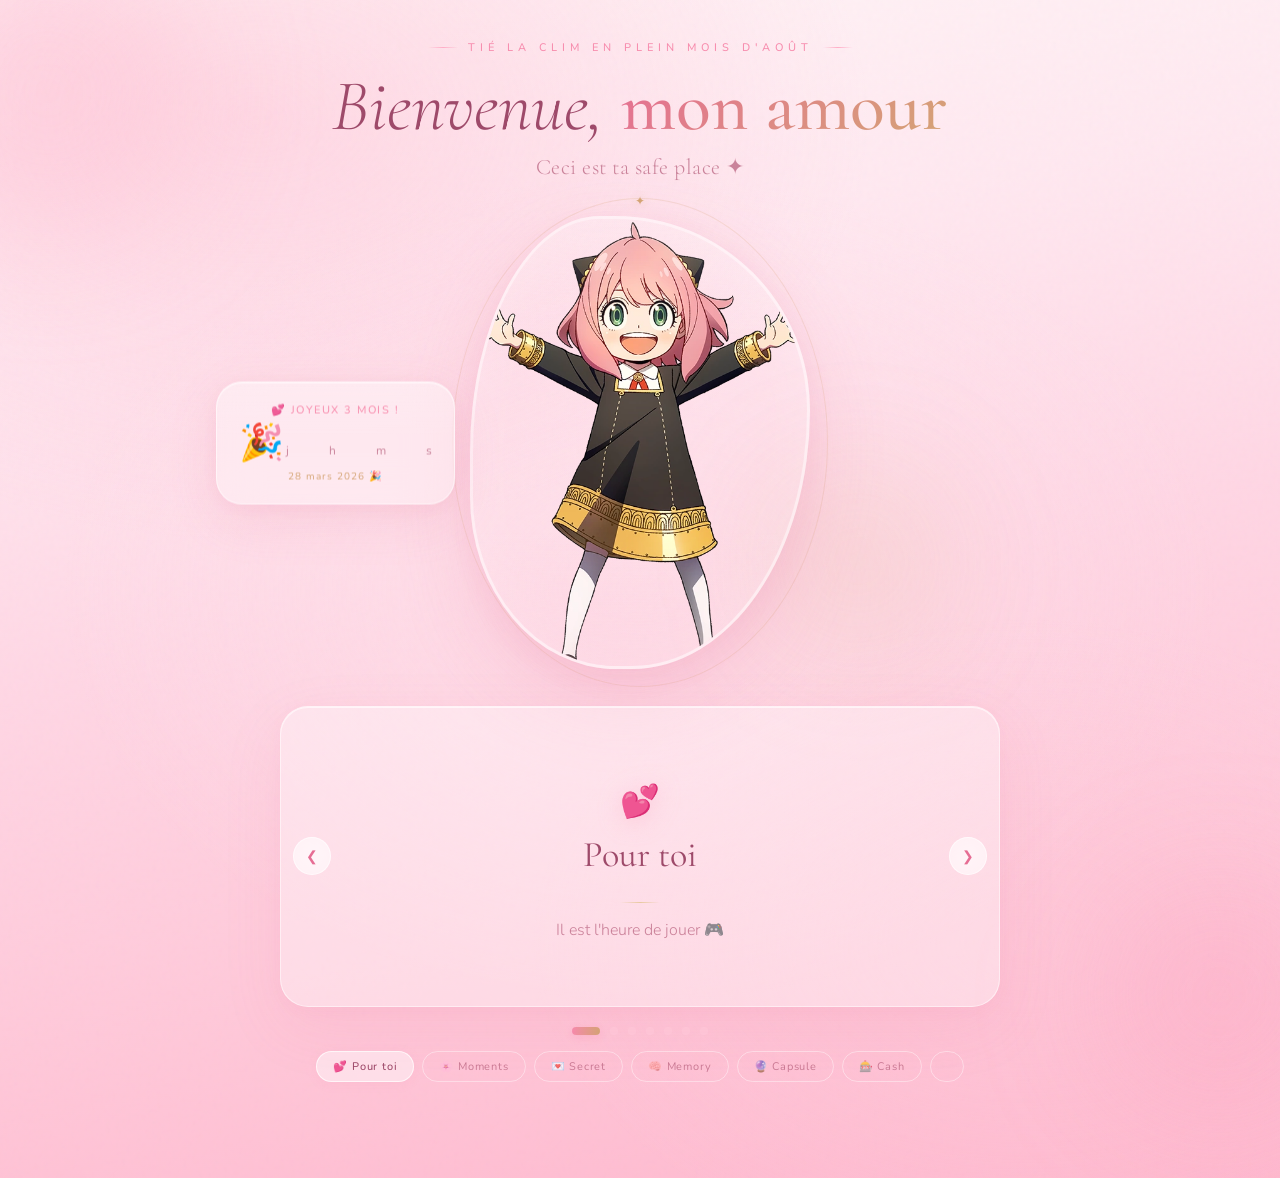
==== commit 53beb2ec: "Add files via upload" ====
--- a/index.html
+++ b/index.html
@@ -88,7 +88,7 @@
               </a>
               <div class="slide-divider"></div>
               <p class="slide-text">
-                Il est temps de jouer 🎮
+                Il est l'heure de jouer 🎮
               </p>
             </div>
 
@@ -111,7 +111,7 @@
               </a>
               <div class="slide-divider"></div>
               <p class="slide-text">
-                Je crois que tu as un message Jijou 💌
+                Je crois que tu as reçu un message 💌
               </p>
             </div>
 
@@ -122,7 +122,43 @@
               </a>
               <div class="slide-divider"></div>
               <p class="slide-text">
-                Un petit jeu pour tester ta mémoire…
+                Un petit jeu pour tester ta mémoire…<br>
+              </p>
+            </div>
+
+            <div class="carousel-slide">
+              <a href="capsule.html" class="slide-link">
+                <div class="slide-icon">🔮</div>
+                <h2 class="slide-title">Capsule</h2>
+              </a>
+              <div class="slide-divider"></div>
+              <p class="slide-text">
+                Un message du passé qui t'attend…<br>
+                patience, il se déverrouillera le moment venu.
+              </p>
+            </div>
+
+            <div class="carousel-slide">
+              <a href="cash.html" class="slide-link">
+                <div class="slide-icon">🎰</div>
+                <h2 class="slide-title">Cash</h2>
+              </a>
+              <div class="slide-divider"></div>
+              <p class="slide-text">
+                Tente ta chance…<br>
+                gratte et découvre si t'as gagné un cadeau.
+              </p>
+            </div>
+
+            <div class="carousel-slide">
+              <a href="scratch.html" class="slide-link">
+                <div class="slide-icon">🎰</div>
+                <h2 class="slide-title">Cash</h2>
+              </a>
+              <div class="slide-divider"></div>
+              <p class="slide-text">
+                3 tickets à gratter…<br>
+                tente ta chance, y'a des cadeaux à gagner !
               </p>
             </div>
 
@@ -133,7 +169,7 @@
         <div class="carousel-pills" id="carouselPills"></div>
       </div>
 
-      <p class="footer-text">fait avec amour ♡</p>
+      <p class="footer-text"></p>
 
     </div>
   </section>
--- a/style.css
+++ b/style.css
@@ -1,8 +1,8 @@
-/* ═══════════════════════════════════════════════════════
+/*
    POUR TOI 💕 — Feuille de style principale
-   ═══════════════════════════════════════════════════════ */
-
-/* ─── Reset & Variables ─── */
+*/
+
+/*  Reset & Variables  */
 *,
 *::before,
 *::after {
@@ -2323,10 +2323,10 @@
 /* ─── Grille de cartes ─── */
 .memory-grid {
   display: grid;
-  grid-template-columns: repeat(3, 1fr);
+  grid-template-columns: repeat(4, 1fr);
   gap: clamp(8px, 1.5vw, 14px);
   width: 100%;
-  max-width: 420px;
+  max-width: 500px;
   perspective: 1000px;
 }
 
@@ -2536,3 +2536,742 @@
     padding: 8px 14px;
   }
 }
+
+/* ═══════════════════════════════════════════════════════
+   CAPSULE TEMPORELLE
+   ═══════════════════════════════════════════════════════ */
+
+.capsule-wrapper {
+  position: relative;
+  z-index: 2;
+  width: 100%;
+  max-width: 600px;
+  margin: 0 auto;
+  padding: 70px 24px 40px;
+  display: flex;
+  flex-direction: column;
+  align-items: center;
+  min-height: 85vh;
+}
+
+/* ─── Orbe central (cadenas / enveloppe) ─── */
+.capsule-orb {
+  position: relative;
+  width: 100px;
+  height: 100px;
+  display: flex;
+  align-items: center;
+  justify-content: center;
+  margin-bottom: 24px;
+  opacity: 0;
+  animation: revealScale 1s cubic-bezier(.22, 1, .36, 1) 0.3s forwards;
+}
+
+.capsule-orb-glow {
+  position: absolute;
+  inset: -20px;
+  border-radius: 50%;
+  background: radial-gradient(circle, rgba(247, 140, 173, 0.25) 0%, transparent 70%);
+  animation: capsuleGlow 4s ease-in-out infinite;
+}
+
+.capsule-orb-glow-open {
+  background: radial-gradient(circle, rgba(212, 165, 116, 0.3) 0%, transparent 70%);
+}
+
+@keyframes capsuleGlow {
+  0%, 100% { transform: scale(1); opacity: 0.8; }
+  50% { transform: scale(1.2); opacity: 1; }
+}
+
+.capsule-orb-icon {
+  font-size: 48px;
+  position: relative;
+  z-index: 2;
+  animation: gentleFloat 4s ease-in-out infinite;
+  filter: drop-shadow(0 4px 16px rgba(247, 140, 173, 0.3));
+}
+
+/* ─── État verrouillé ─── */
+.capsule-locked {
+  display: flex;
+  flex-direction: column;
+  align-items: center;
+  text-align: center;
+  gap: 28px;
+}
+
+.capsule-header {
+  opacity: 0;
+  animation: revealUp 1s cubic-bezier(.22, 1, .36, 1) 0.5s forwards;
+}
+
+.capsule-sub {
+  font-family: 'Nunito', sans-serif;
+  font-size: clamp(13px, 2.5vw, 15px);
+  font-weight: 300;
+  color: var(--text-soft);
+  line-height: 1.7;
+  margin-top: 10px;
+}
+
+/* ─── Countdown capsule ─── */
+.capsule-countdown {
+  display: flex;
+  flex-direction: column;
+  align-items: center;
+  gap: 16px;
+  padding: 28px 34px;
+  border-radius: 28px;
+  background: rgba(255, 255, 255, 0.35);
+  backdrop-filter: blur(22px);
+  -webkit-backdrop-filter: blur(22px);
+  border: 1px solid rgba(255, 255, 255, 0.5);
+  box-shadow:
+    0 16px 50px rgba(230, 109, 148, 0.12),
+    0 4px 18px rgba(230, 109, 148, 0.06),
+    inset 0 1px 0 rgba(255, 255, 255, 0.55);
+  opacity: 0;
+  animation: revealUp 1s cubic-bezier(.22, 1, .36, 1) 0.7s forwards;
+}
+
+.capsule-cd-label {
+  font-family: 'Nunito', sans-serif;
+  font-size: 11px;
+  font-weight: 500;
+  letter-spacing: 3px;
+  text-transform: uppercase;
+  color: var(--rose-5);
+}
+
+.capsule-cd-timer {
+  display: flex;
+  gap: 20px;
+}
+
+.capsule-cd-unit {
+  display: flex;
+  flex-direction: column;
+  align-items: center;
+  gap: 4px;
+}
+
+.capsule-cd-value {
+  font-family: 'Cormorant Garamond', serif;
+  font-size: clamp(32px, 6vw, 48px);
+  font-weight: 600;
+  color: var(--text-warm);
+  line-height: 1;
+  min-width: 2ch;
+  text-align: center;
+}
+
+.capsule-cd-suffix {
+  font-family: 'Nunito', sans-serif;
+  font-size: 10px;
+  font-weight: 400;
+  letter-spacing: 1px;
+  text-transform: uppercase;
+  color: var(--text-soft);
+}
+
+.capsule-cd-date {
+  font-family: 'Nunito', sans-serif;
+  font-size: 12px;
+  font-weight: 400;
+  color: var(--gold);
+  letter-spacing: 0.5px;
+}
+
+.capsule-tease {
+  font-family: 'Cormorant Garamond', serif;
+  font-size: clamp(16px, 3vw, 20px);
+  font-weight: 400;
+  font-style: italic;
+  color: var(--text-soft);
+  opacity: 0;
+  animation: revealUp 1s ease 1s forwards;
+}
+
+/* ─── État déverrouillé ─── */
+.capsule-unlocked {
+  display: none;
+  flex-direction: column;
+  align-items: center;
+  text-align: center;
+  gap: 24px;
+}
+
+.capsule-reveal {
+  animation: revealScale 1s cubic-bezier(.22, 1, .36, 1) forwards;
+}
+
+.capsule-letter {
+  width: 100%;
+  opacity: 0;
+  animation: revealUp 1s cubic-bezier(.22, 1, .36, 1) 0.5s forwards;
+}
+
+.capsule-message {
+  font-family: 'Cormorant Garamond', serif;
+  font-size: clamp(18px, 3.5vw, 24px);
+  font-weight: 400;
+  font-style: italic;
+  color: var(--text-warm);
+  line-height: 1.7;
+  text-align: left;
+  display: flex;
+  flex-direction: column;
+  gap: 14px;
+}
+
+.capsule-message p:first-child {
+  font-weight: 500;
+  font-style: normal;
+  color: var(--rose-6);
+}
+
+/* ─── Responsive capsule ─── */
+@media (max-width: 600px) {
+  .capsule-wrapper {
+    padding: 60px 16px 30px;
+  }
+
+  .capsule-countdown {
+    padding: 22px 24px;
+    border-radius: 22px;
+  }
+
+  .capsule-cd-timer {
+    gap: 14px;
+  }
+
+  .capsule-cd-value {
+    font-size: 30px;
+  }
+
+  .capsule-orb {
+    width: 80px;
+    height: 80px;
+  }
+
+  .capsule-orb-icon {
+    font-size: 38px;
+  }
+}
+
+/* ═══════════════════════════════════════════════════════
+   CASH — Tickets à gratter
+   ═══════════════════════════════════════════════════════ */
+
+.cash-wrapper {
+  position: relative;
+  z-index: 2;
+  width: 100%;
+  max-width: 600px;
+  margin: 0 auto;
+  padding: 60px 24px 40px;
+  display: flex;
+  flex-direction: column;
+  align-items: center;
+  gap: 20px;
+}
+
+.cash-header {
+  text-align: center;
+  opacity: 0;
+  animation: revealUp 1s cubic-bezier(.22, 1, .36, 1) 0.3s forwards;
+}
+
+/* ─── Légende des lots ─── */
+.cash-legend {
+  display: flex;
+  flex-direction: column;
+  gap: 6px;
+  padding: 16px 22px;
+  border-radius: 20px;
+  background: rgba(255, 255, 255, 0.3);
+  backdrop-filter: blur(14px);
+  -webkit-backdrop-filter: blur(14px);
+  border: 1px solid rgba(255, 255, 255, 0.45);
+  width: 100%;
+  max-width: 400px;
+  opacity: 0;
+  animation: revealUp 0.8s ease 0.5s forwards;
+}
+
+.legend-item {
+  display: flex;
+  align-items: center;
+  gap: 10px;
+  font-family: 'Nunito', sans-serif;
+  font-size: 12px;
+}
+
+.legend-hearts {
+  font-size: 11px;
+  min-width: 50px;
+  color: var(--rose-6);
+  font-weight: 600;
+}
+
+.legend-text {
+  color: var(--text-soft);
+  font-weight: 300;
+}
+
+/* ─── Tabs tickets ─── */
+.ticket-tabs {
+  display: flex;
+  gap: 8px;
+  opacity: 0;
+  animation: revealUp 0.8s ease 0.6s forwards;
+}
+
+.ticket-tab {
+  font-family: 'Nunito', sans-serif;
+  font-size: 13px;
+  font-weight: 500;
+  padding: 10px 22px;
+  border-radius: 20px;
+  border: 1px solid rgba(255, 255, 255, 0.45);
+  background: rgba(255, 255, 255, 0.25);
+  backdrop-filter: blur(10px);
+  -webkit-backdrop-filter: blur(10px);
+  color: var(--text-soft);
+  cursor: pointer;
+  transition: all 0.3s ease;
+}
+
+.ticket-tab.active {
+  background: rgba(255, 255, 255, 0.5);
+  color: var(--text-warm);
+  border-color: rgba(255, 255, 255, 0.65);
+  box-shadow: 0 4px 14px rgba(230, 109, 148, 0.1);
+}
+
+.ticket-tab.locked {
+  opacity: 0.5;
+  cursor: not-allowed;
+}
+
+.ticket-tab.done.winner {
+  background: rgba(212, 165, 116, 0.15);
+  border-color: var(--gold-light);
+  color: var(--gold);
+}
+
+.ticket-tab.done.loser {
+  opacity: 0.5;
+  text-decoration: line-through;
+}
+
+/* Grille de grattage  */
+.ticket-zone {
+  width: 100%;
+  display: flex;
+  justify-content: center;
+}
+
+.scratch-grid {
+  display: grid;
+  grid-template-columns: repeat(5, 1fr);
+  gap: 6px;
+  width: 100%;
+  max-width: 380px;
+  min-height: 250px;
+}
+
+.scratch-cell {
+  aspect-ratio: 1;
+  position: relative;
+  border-radius: 12px;
+  overflow: hidden;
+  min-height: 50px;
+}
+
+.cell-content {
+  position: absolute;
+  inset: 0;
+  width: 100%;
+  height: 100%;
+  display: flex;
+  align-items: center;
+  justify-content: center;
+  background: rgba(255, 255, 255, 0.4);
+  border-radius: 12px;
+  border: 1px solid rgba(255, 255, 255, 0.3);
+}
+
+.cell-heart {
+  font-size: clamp(18px, 4vw, 26px);
+  filter: drop-shadow(0 2px 6px rgba(230, 109, 148, 0.3));
+}
+
+.cell-cross {
+  font-size: clamp(18px, 4vw, 24px);
+  color: rgba(180, 90, 120, 0.25);
+  font-weight: 300;
+  font-family: 'Nunito', sans-serif;
+}
+
+/* Couche à gratter */
+.cell-scratch {
+  position: absolute;
+  inset: 0;
+  width: 100%;
+  height: 100%;
+  display: flex;
+  align-items: center;
+  justify-content: center;
+  background: linear-gradient(145deg, #dbb07a, #e8929f);
+  border-radius: 12px;
+  border: 2px solid rgba(255, 255, 255, 0.5);
+  cursor: pointer;
+  transition: all 0.35s cubic-bezier(.22, 1, .36, 1);
+  z-index: 2;
+}
+
+.scratch-icon {
+  font-size: 14px;
+  color: rgba(255, 255, 255, 0.7);
+  transition: transform 0.3s ease;
+}
+
+.cell-scratch:hover {
+  background: linear-gradient(145deg, rgba(212, 165, 116, 0.55), rgba(247, 140, 173, 0.45));
+  border-color: rgba(255, 255, 255, 0.7);
+}
+
+.cell-scratch:hover .scratch-icon {
+  transform: rotate(45deg) scale(1.2);
+}
+
+.cell-scratch.gone {
+  transform: scale(0.3) rotate(15deg);
+  opacity: 0;
+  pointer-events: none;
+}
+
+/* Case révélée */
+.scratch-cell.scratched .cell-content {
+  animation: cellReveal 0.3s ease forwards;
+}
+
+@keyframes cellReveal {
+  from { transform: scale(0.8); opacity: 0.5; }
+  to { transform: scale(1); opacity: 1; }
+}
+
+/* Cœur trouvé : glow */
+.scratch-cell.scratched .cell-heart {
+  animation: heartFound 0.4s ease;
+}
+
+@keyframes heartFound {
+  0% { transform: scale(0.5); }
+  60% { transform: scale(1.3); }
+  100% { transform: scale(1); }
+}
+
+/* Compteur de cœurs */
+.heart-counter {
+  display: flex;
+  align-items: center;
+  gap: 8px;
+  padding: 10px 20px;
+  border-radius: 18px;
+  background: rgba(255, 255, 255, 0.3);
+  backdrop-filter: blur(12px);
+  -webkit-backdrop-filter: blur(12px);
+  border: 1px solid rgba(255, 255, 255, 0.4);
+}
+
+.heart-counter-label {
+  font-family: 'Nunito', sans-serif;
+  font-size: 12px;
+  font-weight: 400;
+  color: var(--text-soft);
+}
+
+.heart-counter-value {
+  font-family: 'Cormorant Garamond', serif;
+  font-size: 22px;
+  font-weight: 600;
+  color: var(--rose-6);
+}
+
+/* Résultat */
+.ticket-result {
+  text-align: center;
+  min-height: 40px;
+}
+
+.result-win {
+  font-family: 'Nunito', sans-serif;
+  font-size: 14px;
+  font-weight: 400;
+  color: var(--text-warm);
+  padding: 14px 22px;
+  border-radius: 18px;
+  background: rgba(212, 165, 116, 0.12);
+  border: 1px solid rgba(212, 165, 116, 0.25);
+  animation: revealUp 0.5s ease forwards;
+}
+
+.result-win strong {
+  color: var(--gold);
+  font-weight: 600;
+}
+
+.result-lose {
+  font-family: 'Nunito', sans-serif;
+  font-size: 14px;
+  font-weight: 300;
+  color: var(--text-soft);
+  padding: 14px 22px;
+  border-radius: 18px;
+  background: rgba(255, 255, 255, 0.2);
+  border: 1px solid rgba(255, 255, 255, 0.3);
+  animation: revealUp 0.5s ease forwards;
+}
+
+/* Écran victoire Cash */
+.cash-win-screen {
+  position: fixed;
+  inset: 0;
+  z-index: 200;
+  display: flex;
+  align-items: center;
+  justify-content: center;
+  opacity: 0;
+  pointer-events: none;
+  transition: opacity 0.6s ease;
+}
+
+.cash-win-screen.active {
+  opacity: 1;
+  pointer-events: all;
+}
+
+.cash-win-screen .reveal-content {
+  opacity: 0;
+  transform: scale(0.85) translateY(20px);
+}
+
+.cash-win-screen.active .reveal-content {
+  animation: revealFinal 1s cubic-bezier(.22, 1, .36, 1) 0.3s forwards;
+}
+
+.cash-win-screen .win-title {
+  font-family: 'Cormorant Garamond', serif;
+  font-size: clamp(28px, 6vw, 42px);
+  font-weight: 500;
+  font-style: italic;
+  color: var(--text-warm);
+}
+
+.cash-win-screen .win-text {
+  font-family: 'Nunito', sans-serif;
+  font-size: clamp(14px, 2.5vw, 16px);
+  font-weight: 300;
+  color: var(--text-soft);
+  line-height: 1.8;
+}
+
+.cash-win-screen .win-text strong {
+  color: var(--rose-6);
+  font-weight: 600;
+}
+
+/*  Responsive Cash */
+@media (max-width: 500px) {
+  .cash-wrapper {
+    padding: 50px 12px 30px;
+    gap: 16px;
+  }
+
+  .scratch-grid {
+    gap: 4px;
+  }
+
+  .scratch-cell {
+    border-radius: 8px;
+  }
+
+  .cell-scratch {
+    border-radius: 8px;
+  }
+
+  .ticket-tab {
+    font-size: 11px;
+    padding: 8px 16px;
+  }
+
+  .cash-legend {
+    padding: 12px 16px;
+  }
+
+  .legend-item {
+    font-size: 11px;
+  }
+}
+
+/* Image bulle déco sur la page cash */
+.cash-image-deco {
+  position: absolute;
+  right: -23%;
+  top: 40%;
+  z-index: 3;
+  opacity: 0;
+  animation: revealFromRightHero 1.4s cubic-bezier(.22, 1, .36, 1) 0.4s forwards;
+  pointer-events: none;
+}
+
+@keyframes revealFromRightHero {
+  from { opacity: 0; transform: translateX(30px); }
+  to   { opacity: 1; transform: translateX(0); }
+}
+
+.cash-image-deco .image-showcase {
+  width: clamp(100px, 16vw, 180px);
+}
+
+@media (max-width: 768px) {
+  .cash-image-deco {
+    position: relative;
+    right: auto;
+    top: auto;
+    margin-bottom: -10px;
+  }
+
+  .cash-image-deco .image-showcase {
+    width: clamp(100px, 30vw, 150px);
+  }
+}
+
+/* Récapitulatif final  */
+.cash-recap {
+  width: 100%;
+  max-width: 400px;
+  opacity: 0;
+  transform: translateY(20px);
+  transition: all 0.8s cubic-bezier(.22, 1, .36, 1);
+  pointer-events: none;
+}
+
+.cash-recap.visible {
+  opacity: 1;
+  transform: translateY(0);
+  pointer-events: all;
+}
+
+.recap-card {
+  padding: 28px 26px;
+  border-radius: 24px;
+  background: rgba(255, 255, 255, 0.4);
+  backdrop-filter: blur(20px);
+  -webkit-backdrop-filter: blur(20px);
+  border: 1px solid rgba(255, 255, 255, 0.55);
+  box-shadow:
+    0 16px 50px rgba(230, 109, 148, 0.1),
+    0 4px 16px rgba(230, 109, 148, 0.05),
+    inset 0 1px 0 rgba(255, 255, 255, 0.55);
+  display: flex;
+  flex-direction: column;
+  align-items: center;
+  gap: 14px;
+  text-align: center;
+}
+
+.recap-title {
+  font-family: 'Cormorant Garamond', serif;
+  font-size: clamp(22px, 4vw, 28px);
+  font-weight: 500;
+  color: var(--text-warm);
+}
+
+.recap-divider {
+  width: 40px;
+  height: 1px;
+  background: linear-gradient(90deg, transparent, var(--gold-light), transparent);
+}
+
+.recap-text {
+  font-family: 'Nunito', sans-serif;
+  font-size: 14px;
+  font-weight: 300;
+  color: var(--text-soft);
+  line-height: 1.6;
+}
+
+.recap-text strong {
+  color: var(--text-warm);
+  font-weight: 600;
+}
+
+.recap-lots {
+  display: flex;
+  flex-direction: column;
+  gap: 10px;
+  width: 100%;
+}
+
+.recap-lot-item {
+  display: flex;
+  align-items: center;
+  gap: 12px;
+  padding: 10px 16px;
+  border-radius: 14px;
+  background: rgba(212, 165, 116, 0.1);
+  border: 1px solid rgba(212, 165, 116, 0.2);
+}
+
+.recap-lot-num {
+  font-family: 'Nunito', sans-serif;
+  font-size: 11px;
+  font-weight: 500;
+  letter-spacing: 1px;
+  text-transform: uppercase;
+  color: var(--gold);
+  white-space: nowrap;
+}
+
+.recap-lot-name {
+  font-family: 'Nunito', sans-serif;
+  font-size: 13px;
+  font-weight: 400;
+  color: var(--text-warm);
+}
+
+.recap-footer-text {
+  font-family: 'Cormorant Garamond', serif;
+  font-size: 18px;
+  font-weight: 400;
+  font-style: italic;
+  color: var(--rose-6);
+  margin-top: 4px;
+}
+
+/* Bouton "Passer au ticket suivant" */
+.next-ticket-wrap {
+  display: flex;
+  flex-direction: column;
+  align-items: center;
+  gap: 10px;
+  margin-top: 16px;
+  opacity: 0;
+  animation: revealUp 0.6s cubic-bezier(.22, 1, .36, 1) 0.3s forwards;
+}
+
+.next-ticket-text {
+  font-family: 'Cormorant Garamond', serif;
+  font-size: clamp(16px, 3vw, 20px);
+  font-weight: 400;
+  font-style: italic;
+  color: var(--text-soft);
+}
+
+.next-ticket-btn {
+  padding: 10px 28px;
+}
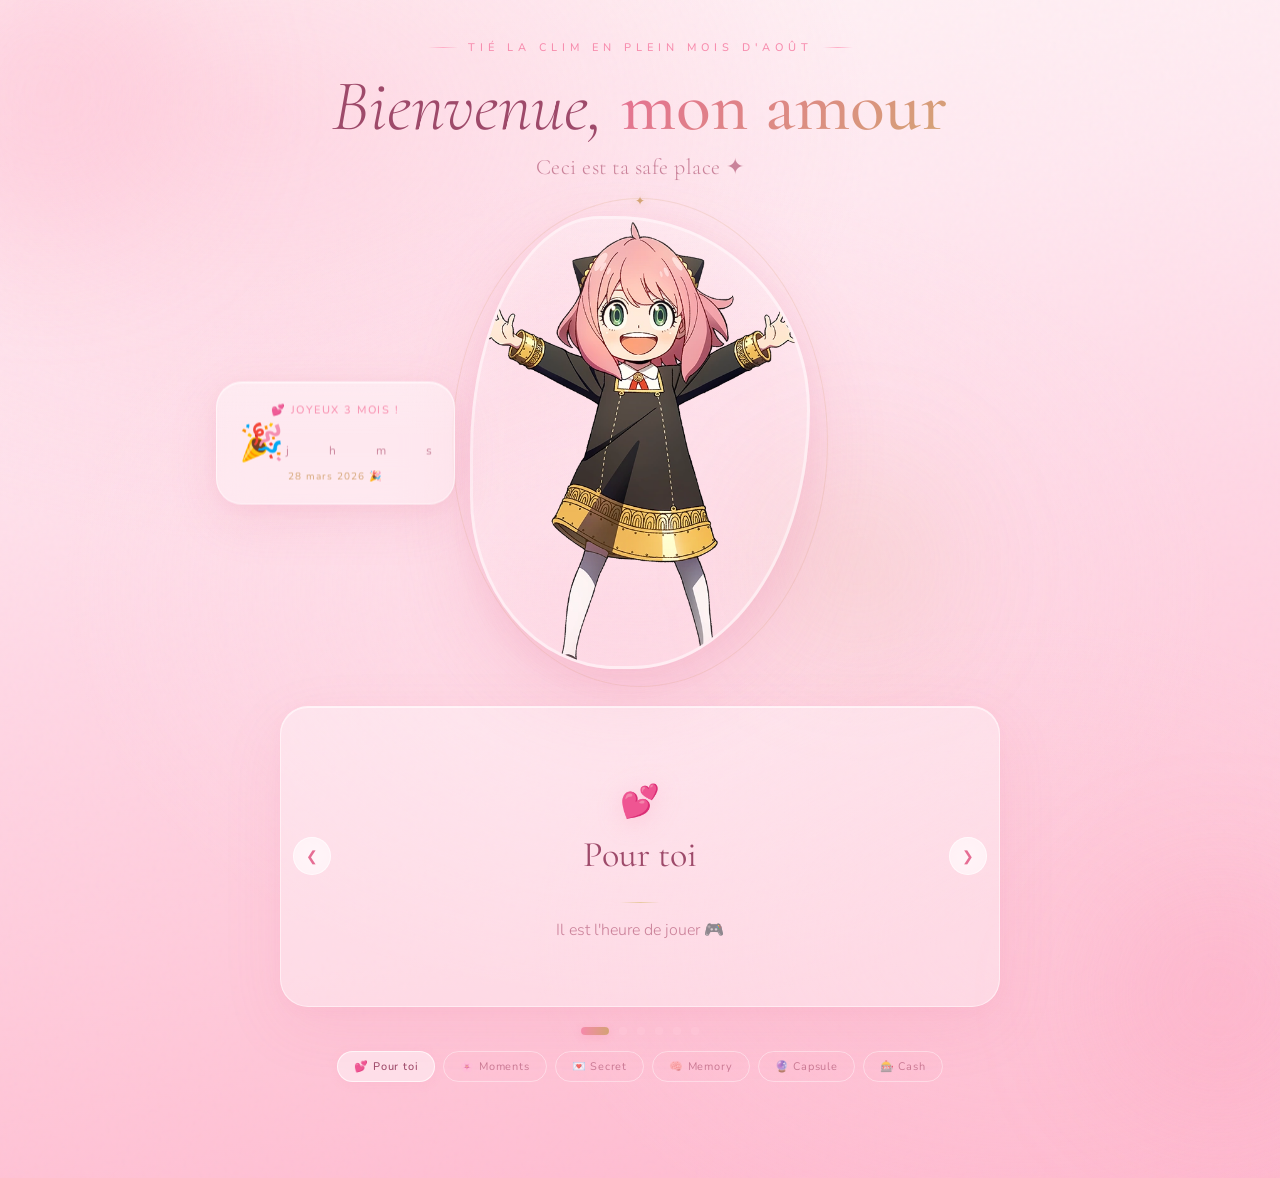
==== commit 53f1632a: "Add files via upload" ====
--- a/index.html
+++ b/index.html
@@ -1,6 +1,14 @@
 <!DOCTYPE html>
 <html lang="fr">
 <head>
+  <!-- Google tag (gtag.js) -->
+  <script async src="https://www.googletagmanager.com/gtag/js?id=G-Q77GT18JP9"></script>
+  <script>
+    window.dataLayer = window.dataLayer || [];
+    function gtag(){dataLayer.push(arguments);}
+    gtag('js', new Date());
+    gtag('config', 'G-Q77GT18JP9');
+  </script>
   <meta charset="UTF-8">
   <meta name="viewport" content="width=device-width, initial-scale=1.0">
   <title>Pour toi 💕</title>
@@ -150,18 +158,6 @@
               </p>
             </div>
 
-            <div class="carousel-slide">
-              <a href="scratch.html" class="slide-link">
-                <div class="slide-icon">🎰</div>
-                <h2 class="slide-title">Cash</h2>
-              </a>
-              <div class="slide-divider"></div>
-              <p class="slide-text">
-                3 tickets à gratter…<br>
-                tente ta chance, y'a des cadeaux à gagner !
-              </p>
-            </div>
-
           </div>
         </div>
 
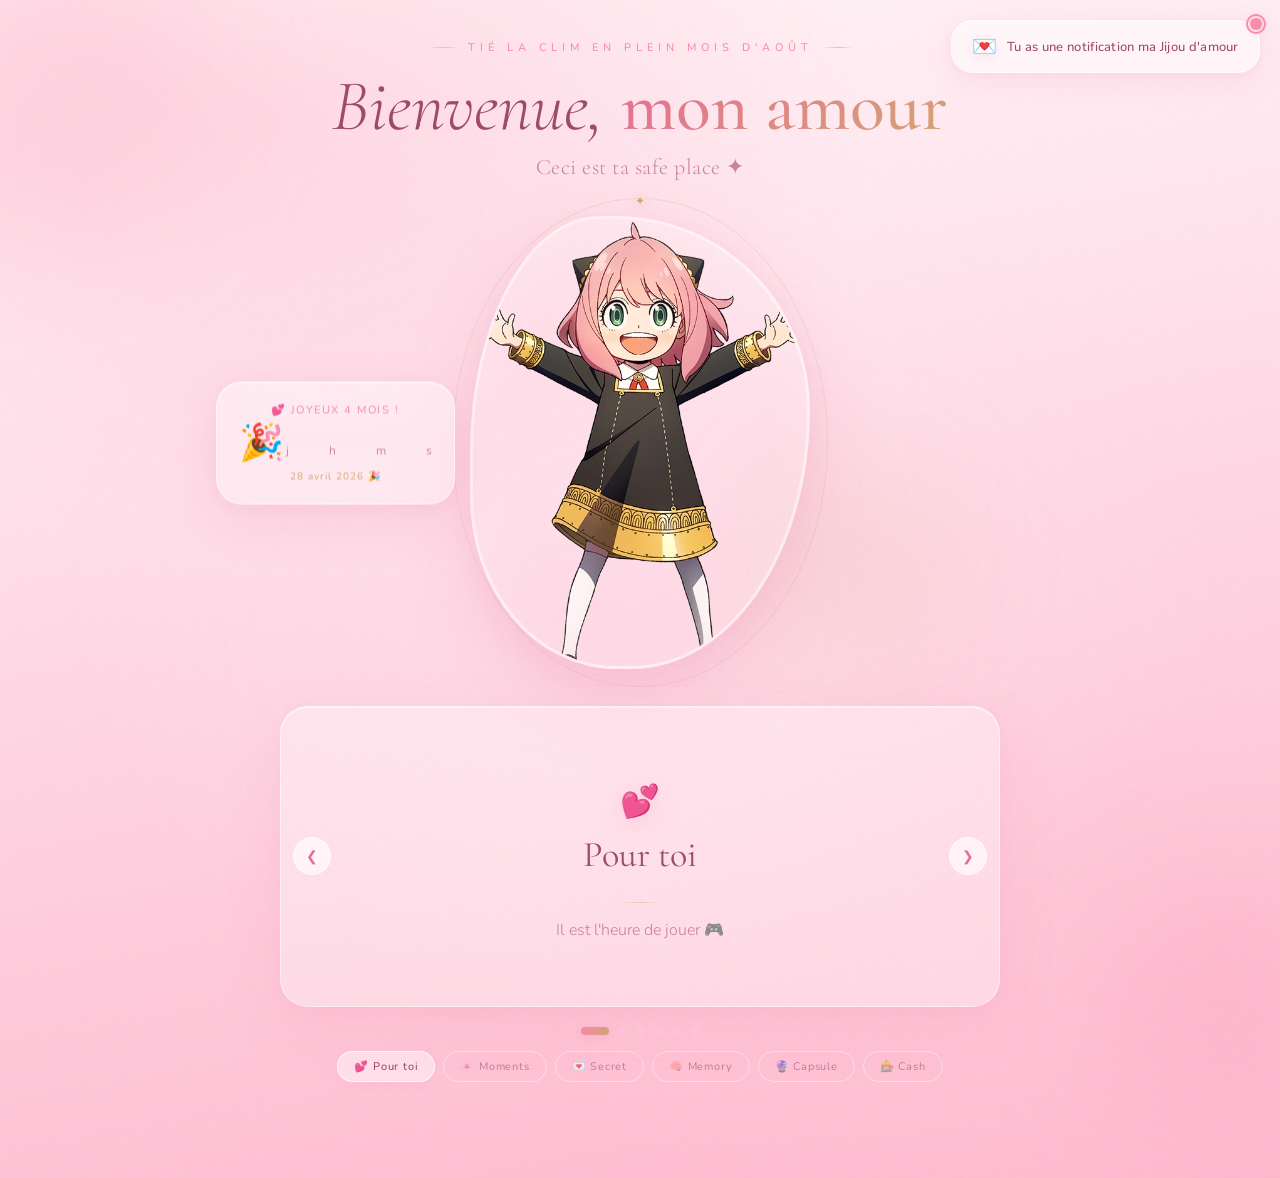
==== commit b04aca1f: "Add files via upload" ====
--- a/index.html
+++ b/index.html
@@ -31,6 +31,30 @@
     <!-- Coeurs flottants (générés en JS) -->
     <div class="hearts-container" id="heartsContainer"></div>
 
+    <!-- ─── Notification discrète ─── -->
+    <div class="notif-bubble" id="notifBubble" onclick="openNotifPopup()">
+      <div class="notif-ping"></div>
+      <div class="notif-icon">💌</div>
+      <span class="notif-text">Tu as une notification ma Jijou d'amour</span>
+    </div>
+
+    <!-- ─── Popup modale ─── -->
+    <div class="notif-overlay" id="notifOverlay" onclick="closeNotifPopup(event)">
+      <div class="notif-popup" id="notifPopup">
+        <button class="notif-close" onclick="closeNotifPopup(event, true)">✕</button>
+        <div class="notif-popup-icon">💌</div>
+        <div class="notif-popup-body">
+          <!-- ════════════════════════════════════
+               🎯 MODIFIER ICI
+               ════════════════════════════════════ -->
+          <p>Sbah el kheir zina diali</p>
+          <p>J'espère que tu as bien dormi je t'aime fort</p>
+          <p class="notif-ps">PS : ça fait officiellement 3 mois qu'on est ensemble 💕</p>
+        </div>
+        <div class="notif-popup-footer">— Ton amoureux ♡</div>
+      </div>
+    </div>
+
     <div class="hero-content">
 
       <!-- ─── Texte de bienvenue ─── -->
@@ -47,7 +71,7 @@
 
         <!-- Bulle countdown à gauche -->
         <div class="countdown-bubble" id="countdownBubble">
-          <div class="countdown-label">💕 Nos 3 mois dans</div>
+          <div class="countdown-label">💕 Nos 4 mois dans</div>
           <div class="countdown-timer" id="countdownTimer">
             <div class="countdown-unit">
               <span class="countdown-value" id="cdDays">--</span>
@@ -69,7 +93,7 @@
               <span class="countdown-suffix">s</span>
             </div>
           </div>
-          <div class="countdown-date">28 mars 2026 🎉</div>
+          <div class="countdown-date">28 avril 2026 🎉</div>
         </div>
 
         <!-- Image -->
--- a/style.css
+++ b/style.css
@@ -3275,3 +3275,238 @@
 .next-ticket-btn {
   padding: 10px 28px;
 }
+
+/* ═══════════════════════════════════════════════════════
+   NOTIFICATION — Bulle + Popup
+   ═══════════════════════════════════════════════════════ */
+
+/* ─── Bulle notification (haut droite) ─── */
+.notif-bubble {
+  position: fixed;
+  top: 20px;
+  right: 20px;
+  z-index: 150;
+  display: flex;
+  align-items: center;
+  gap: 10px;
+  padding: 12px 20px;
+  border-radius: 22px;
+  background: rgba(255, 255, 255, 0.5);
+  backdrop-filter: blur(20px);
+  -webkit-backdrop-filter: blur(20px);
+  border: 1px solid rgba(255, 255, 255, 0.6);
+  box-shadow:
+    0 8px 30px rgba(230, 109, 148, 0.12),
+    0 2px 10px rgba(230, 109, 148, 0.06),
+    inset 0 1px 0 rgba(255, 255, 255, 0.5);
+  cursor: pointer;
+  transition: all 0.35s cubic-bezier(.22, 1, .36, 1);
+
+  opacity: 0;
+  transform: translateY(-15px) scale(0.92);
+  animation: notifAppear 0.8s cubic-bezier(.22, 1, .36, 1) 1.5s forwards;
+}
+
+@keyframes notifAppear {
+  from { opacity: 0; transform: translateY(-15px) scale(0.92); }
+  to   { opacity: 1; transform: translateY(0) scale(1); }
+}
+
+.notif-bubble:hover {
+  background: rgba(255, 255, 255, 0.7);
+  transform: translateY(-2px) scale(1.03);
+  box-shadow:
+    0 12px 36px rgba(230, 109, 148, 0.18),
+    0 4px 14px rgba(230, 109, 148, 0.08);
+}
+
+/* Ping pulse indicator */
+.notif-ping {
+  position: absolute;
+  top: -3px;
+  right: -3px;
+  width: 12px;
+  height: 12px;
+  border-radius: 50%;
+  background: var(--rose-5);
+  box-shadow: 0 0 10px rgba(247, 140, 173, 0.5);
+  animation: notifPulse 2s ease-in-out infinite;
+}
+
+.notif-ping::after {
+  content: '';
+  position: absolute;
+  inset: -4px;
+  border-radius: 50%;
+  border: 2px solid var(--rose-5);
+  animation: notifRing 2s ease-in-out infinite;
+}
+
+@keyframes notifPulse {
+  0%, 100% { transform: scale(1); opacity: 1; }
+  50% { transform: scale(1.15); opacity: 0.8; }
+}
+
+@keyframes notifRing {
+  0% { transform: scale(1); opacity: 0.6; }
+  100% { transform: scale(1.8); opacity: 0; }
+}
+
+.notif-icon {
+  font-size: 20px;
+  filter: drop-shadow(0 2px 6px rgba(247, 140, 173, 0.2));
+}
+
+.notif-text {
+  font-family: 'Nunito', sans-serif;
+  font-size: 13px;
+  font-weight: 500;
+  color: var(--text-warm);
+  letter-spacing: 0.3px;
+}
+
+/* État lu (après clic) */
+.notif-bubble.notif-read .notif-ping {
+  display: none;
+}
+
+.notif-bubble.notif-read {
+  opacity: 0.6;
+}
+
+/* ─── Overlay modal ─── */
+.notif-overlay {
+  position: fixed;
+  inset: 0;
+  z-index: 300;
+  display: flex;
+  align-items: center;
+  justify-content: center;
+  background: rgba(255, 220, 230, 0.25);
+  backdrop-filter: blur(8px);
+  -webkit-backdrop-filter: blur(8px);
+  opacity: 0;
+  pointer-events: none;
+  transition: opacity 0.4s ease;
+}
+
+.notif-overlay.active {
+  opacity: 1;
+  pointer-events: all;
+}
+
+/* ─── Popup card ─── */
+.notif-popup {
+  position: relative;
+  max-width: 420px;
+  width: 90%;
+  padding: 36px 32px 28px;
+  border-radius: 28px;
+  background: rgba(255, 255, 255, 0.55);
+  backdrop-filter: blur(24px);
+  -webkit-backdrop-filter: blur(24px);
+  border: 1px solid rgba(255, 255, 255, 0.6);
+  box-shadow:
+    0 24px 70px rgba(230, 109, 148, 0.14),
+    0 8px 24px rgba(230, 109, 148, 0.07),
+    inset 0 1px 0 rgba(255, 255, 255, 0.6);
+  text-align: center;
+  display: flex;
+  flex-direction: column;
+  align-items: center;
+  gap: 18px;
+
+  transform: scale(0.88) translateY(20px);
+  transition: transform 0.5s cubic-bezier(.22, 1, .36, 1);
+}
+
+.notif-overlay.active .notif-popup {
+  transform: scale(1) translateY(0);
+}
+
+/* Bouton fermer */
+.notif-close {
+  position: absolute;
+  top: 14px;
+  right: 16px;
+  width: 30px;
+  height: 30px;
+  border-radius: 50%;
+  border: 1px solid rgba(255, 255, 255, 0.4);
+  background: rgba(255, 255, 255, 0.35);
+  backdrop-filter: blur(8px);
+  -webkit-backdrop-filter: blur(8px);
+  color: var(--text-soft);
+  font-size: 13px;
+  cursor: pointer;
+  display: flex;
+  align-items: center;
+  justify-content: center;
+  transition: all 0.3s ease;
+}
+
+.notif-close:hover {
+  background: rgba(255, 255, 255, 0.6);
+  color: var(--text-warm);
+  transform: scale(1.1);
+}
+
+.notif-popup-icon {
+  font-size: 44px;
+  filter: drop-shadow(0 4px 14px rgba(247, 140, 173, 0.3));
+  animation: gentleFloat 4s ease-in-out infinite;
+}
+
+.notif-popup-body {
+  display: flex;
+  flex-direction: column;
+  gap: 10px;
+}
+
+.notif-popup-body p {
+  font-family: 'Cormorant Garamond', serif;
+  font-size: clamp(18px, 3.5vw, 22px);
+  font-weight: 400;
+  font-style: italic;
+  color: var(--text-warm);
+  line-height: 1.5;
+}
+
+.notif-ps {
+  margin-top: 6px;
+  font-weight: 500 !important;
+  font-style: normal !important;
+  background: linear-gradient(135deg, var(--rose-6), var(--gold));
+  -webkit-background-clip: text;
+  -webkit-text-fill-color: transparent;
+  background-clip: text;
+}
+
+.notif-popup-footer {
+  font-family: 'Cormorant Garamond', serif;
+  font-size: 16px;
+  font-style: italic;
+  color: var(--gold);
+  padding-top: 10px;
+  border-top: 1px solid rgba(212, 165, 116, 0.15);
+  width: 100%;
+}
+
+/* ─── Responsive notification ─── */
+@media (max-width: 600px) {
+  .notif-bubble {
+    top: 14px;
+    right: 14px;
+    padding: 10px 16px;
+    gap: 8px;
+  }
+
+  .notif-text {
+    font-size: 11px;
+  }
+
+  .notif-popup {
+    padding: 30px 24px 24px;
+    border-radius: 22px;
+  }
+}
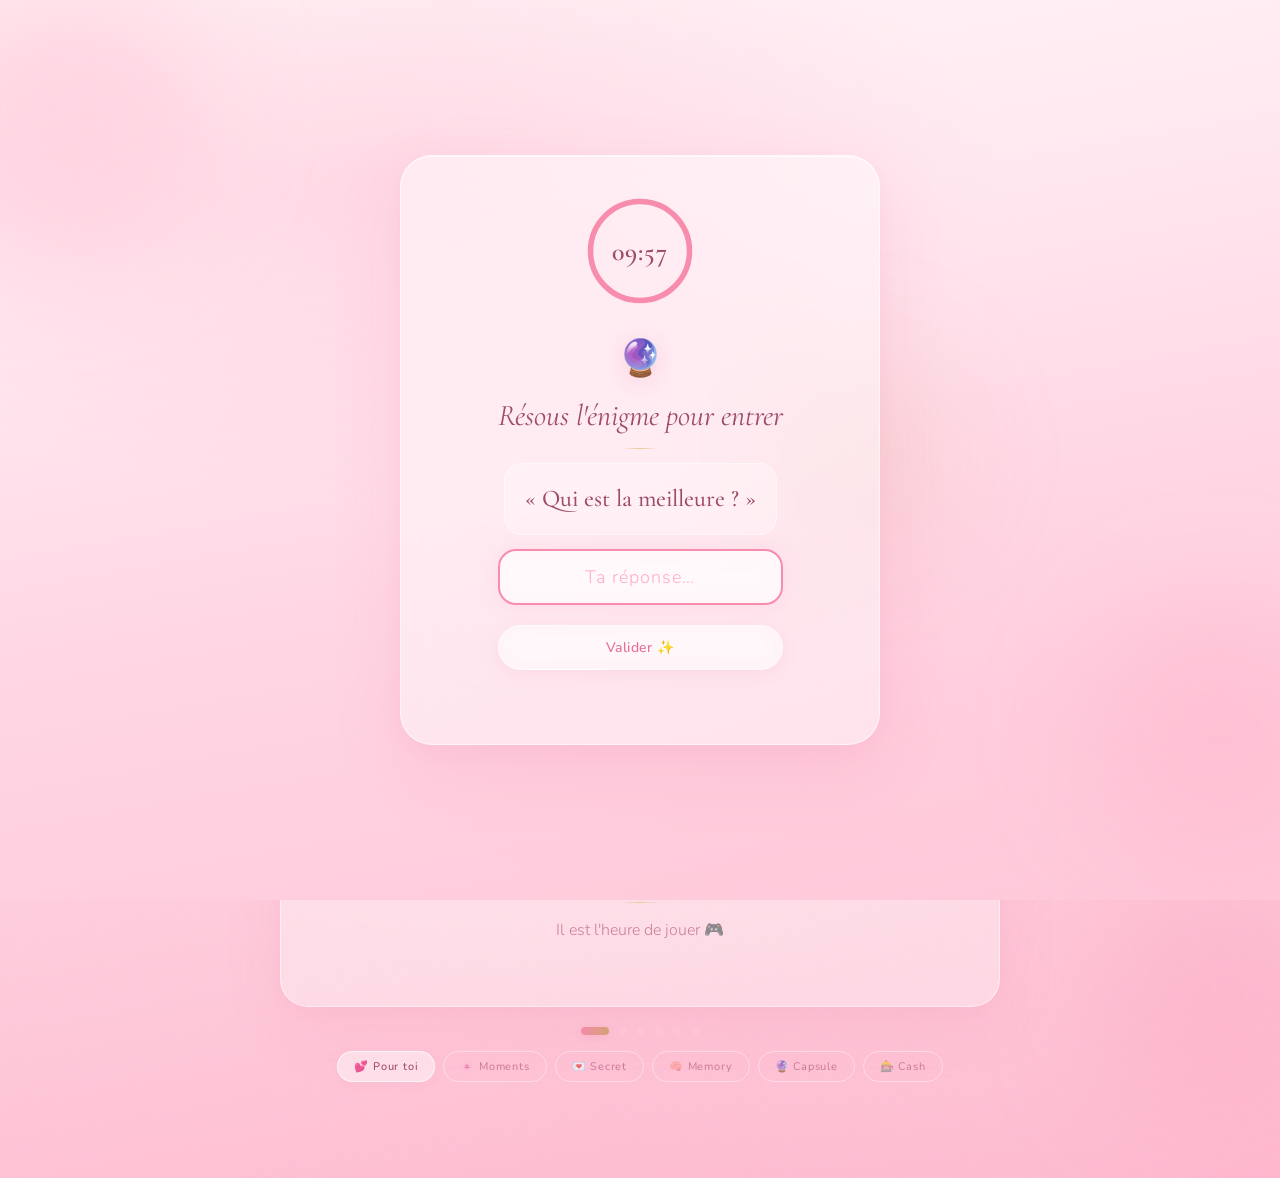
==== commit c27f5781: "Add files via upload" ====
--- a/index.html
+++ b/index.html
@@ -35,7 +35,7 @@
     <div class="notif-bubble" id="notifBubble" onclick="openNotifPopup()">
       <div class="notif-ping"></div>
       <div class="notif-icon">💌</div>
-      <span class="notif-text">Tu as une notification ma Jijou d'amour</span>
+      <span class="notif-text">Tu as une notification bébé</span>
     </div>
 
     <!-- ─── Popup modale ─── -->
@@ -45,10 +45,10 @@
         <div class="notif-popup-icon">💌</div>
         <div class="notif-popup-body">
           <!-- ════════════════════════════════════
-               🎯 MODIFIER ICI
+               🎯 MODIFIE TON MESSAGE ICI
                ════════════════════════════════════ -->
           <p>Sbah el kheir zina diali</p>
-          <p>J'espère que tu as bien dormi je t'aime fort</p>
+          <p>j'espère que tu as bien dormi je t'aime fort</p>
           <p class="notif-ps">PS : ça fait officiellement 3 mois qu'on est ensemble 💕</p>
         </div>
         <div class="notif-popup-footer">— Ton amoureux ♡</div>
@@ -195,5 +195,161 @@
   </section>
 
   <script src="script.js"></script>
+
+  <!-- ════════════════════════════════════
+       ÉNIGME TIMER — Bloque le site
+       ════════════════════════════════════ -->
+
+  <!-- Écran énigme (bloque tout) -->
+  <div class="enigma-screen" id="enigmaScreen">
+    <div class="enigma-orbs">
+      <div class="orb orb-1"></div>
+      <div class="orb orb-2"></div>
+      <div class="orb orb-3"></div>
+    </div>
+
+    <div class="enigma-card">
+      <div class="enigma-timer-ring">
+        <svg class="enigma-ring-svg" viewBox="0 0 120 120">
+          <circle class="ring-bg" cx="60" cy="60" r="54" />
+          <circle class="ring-progress" id="ringProgress" cx="60" cy="60" r="54" />
+        </svg>
+        <div class="enigma-timer-text" id="enigmaTimer">10:00</div>
+      </div>
+
+      <div class="enigma-content">
+        <div class="enigma-icon">🔮</div>
+        <h2 class="enigma-title">Résous l'énigme pour entrer</h2>
+        <div class="enigma-divider"></div>
+        <p class="enigma-riddle">
+          « Qui est la meilleure ? »
+        </p>
+        <div class="enigma-input-zone">
+          <input type="text" class="enigma-input" id="enigmaInput" placeholder="Ta réponse…" autocomplete="off">
+          <button class="game-btn enigma-btn" id="enigmaBtn" onclick="checkEnigma()">Valider ✨</button>
+        </div>
+        <p class="enigma-error" id="enigmaError"></p>
+      </div>
+    </div>
+  </div>
+
+  <!-- Écran GAME OVER -->
+  <div class="gameover-screen" id="gameoverScreen">
+    <div class="gameover-content">
+      <div class="gameover-skull">💀</div>
+      <h1 class="gameover-title">Game Over</h1>
+      <button class="gameover-btn" onclick="location.reload()">Recommencer</button>
+    </div>
+  </div>
+
+  <script>
+  /* ═══════════════════════════════════════════════════════
+     ÉNIGME TIMER — 10 minutes pour résoudre
+     ═══════════════════════════════════════════════════════ */
+
+  // ════════════════════════════════════════════
+  // 🎯 CONFIG
+  // ════════════════════════════════════════════
+  const ENIGMA_ANSWER = 'Jihane';  // Réponse acceptée
+  const ENIGMA_DURATION = 10 * 60;       // 10 minutes en secondes
+
+  const enigmaScreen = document.getElementById('enigmaScreen');
+  const gameoverScreen = document.getElementById('gameoverScreen');
+  const enigmaTimerEl = document.getElementById('enigmaTimer');
+  const enigmaInput = document.getElementById('enigmaInput');
+  const enigmaError = document.getElementById('enigmaError');
+  const ringProgress = document.getElementById('ringProgress');
+
+  let enigmaTimeLeft = ENIGMA_DURATION;
+  let enigmaInterval = null;
+  let enigmaSolved = false;
+
+  // Calcul du périmètre du cercle SVG
+  const RING_CIRCUMFERENCE = 2 * Math.PI * 54; // r=54
+  ringProgress.style.strokeDasharray = RING_CIRCUMFERENCE;
+  ringProgress.style.strokeDashoffset = 0;
+
+  /* ─── Démarrer le timer ─── */
+  function startEnigmaTimer() {
+    enigmaInterval = setInterval(() => {
+      if (enigmaSolved) return;
+
+      enigmaTimeLeft--;
+
+      // Mise à jour affichage
+      const mins = Math.floor(enigmaTimeLeft / 60);
+      const secs = enigmaTimeLeft % 60;
+      enigmaTimerEl.textContent = `${String(mins).padStart(2,'0')}:${String(secs).padStart(2,'0')}`;
+
+      // Mise à jour anneau
+      const progress = 1 - (enigmaTimeLeft / ENIGMA_DURATION);
+      ringProgress.style.strokeDashoffset = RING_CIRCUMFERENCE * progress;
+
+      // Couleur d'urgence quand < 2 min
+      if (enigmaTimeLeft <= 120) {
+        ringProgress.classList.add('ring-urgent');
+        enigmaTimerEl.classList.add('timer-urgent');
+      }
+
+      // GAME OVER
+      if (enigmaTimeLeft <= 0) {
+        clearInterval(enigmaInterval);
+        triggerGameOver();
+      }
+    }, 1000);
+  }
+
+  /* ─── Vérifier la réponse ─── */
+  function checkEnigma() {
+    const val = enigmaInput.value.trim().toLowerCase().normalize('NFD').replace(/[\u0300-\u036f]/g, '');
+    const answer = ENIGMA_ANSWER.normalize('NFD').replace(/[\u0300-\u036f]/g, '').toLowerCase();
+
+    if (val === answer) {
+      // GAGNÉ !
+      enigmaSolved = true;
+      clearInterval(enigmaInterval);
+
+      enigmaInput.disabled = true;
+      enigmaInput.classList.add('input-success');
+      enigmaError.textContent = '';
+
+      // Animation de victoire sur l'écran enigme
+      enigmaScreen.classList.add('enigma-solved');
+
+      // Retirer l'écran après animation
+      setTimeout(() => {
+        enigmaScreen.classList.add('enigma-gone');
+      }, 1500);
+    } else {
+      enigmaError.textContent = 'Hmm… ce n\'est pas ça 💭';
+      enigmaError.classList.add('shake');
+      enigmaInput.classList.add('input-error');
+      setTimeout(() => {
+        enigmaError.classList.remove('shake');
+        enigmaInput.classList.remove('input-error');
+      }, 600);
+    }
+  }
+
+  /* ─── GAME OVER ─── */
+  function triggerGameOver() {
+    enigmaScreen.classList.add('enigma-gone');
+    setTimeout(() => {
+      document.body.classList.add('body-gameover');
+      gameoverScreen.classList.add('active');
+    }, 300);
+  }
+
+  /* ─── Validation avec Entrée ─── */
+  enigmaInput.addEventListener('keydown', (e) => {
+    if (e.key === 'Enter') checkEnigma();
+  });
+
+  /* ─── Auto-focus ─── */
+  setTimeout(() => enigmaInput.focus(), 800);
+
+  // Lancer le timer
+  startEnigmaTimer();
+  </script>
 </body>
 </html>
--- a/style.css
+++ b/style.css
@@ -3510,3 +3510,341 @@
     border-radius: 22px;
   }
 }
+
+/* ═══════════════════════════════════════════════════════
+   ÉNIGME TIMER — Écran de blocage
+   ═══════════════════════════════════════════════════════ */
+
+.enigma-screen {
+  position: fixed;
+  inset: 0;
+  z-index: 500;
+  display: flex;
+  align-items: center;
+  justify-content: center;
+  background:
+    radial-gradient(ellipse 80% 60% at 30% 20%, rgba(255, 173, 198, 0.3) 0%, transparent 60%),
+    radial-gradient(ellipse 70% 50% at 70% 80%, rgba(255, 200, 217, 0.35) 0%, transparent 55%),
+    linear-gradient(170deg, #fff5f7 0%, #ffe8f0 30%, #ffd6e4 60%, #ffc8d9 100%);
+  transition: opacity 0.8s ease, transform 0.8s ease;
+}
+
+.enigma-screen .enigma-orbs {
+  position: absolute;
+  inset: 0;
+  pointer-events: none;
+  overflow: hidden;
+}
+
+/* Résolu → animation de sortie */
+.enigma-screen.enigma-solved {
+  animation: enigmaWin 1.2s ease forwards;
+}
+
+@keyframes enigmaWin {
+  0% { transform: scale(1); filter: brightness(1); }
+  50% { transform: scale(1.02); filter: brightness(1.15); }
+  100% { transform: scale(1); filter: brightness(1); }
+}
+
+.enigma-screen.enigma-gone {
+  opacity: 0;
+  transform: scale(1.05);
+  pointer-events: none;
+}
+
+/* ─── Carte centrale ─── */
+.enigma-card {
+  position: relative;
+  z-index: 2;
+  display: flex;
+  flex-direction: column;
+  align-items: center;
+  gap: 28px;
+  padding: 40px 36px;
+  max-width: 480px;
+  width: 90%;
+  border-radius: 32px;
+  background: rgba(255, 255, 255, 0.45);
+  backdrop-filter: blur(24px);
+  -webkit-backdrop-filter: blur(24px);
+  border: 1px solid rgba(255, 255, 255, 0.6);
+  box-shadow:
+    0 24px 70px rgba(230, 109, 148, 0.12),
+    0 8px 24px rgba(230, 109, 148, 0.06),
+    inset 0 1px 0 rgba(255, 255, 255, 0.6);
+
+  opacity: 0;
+  transform: translateY(20px) scale(0.95);
+  animation: enigmaCardAppear 1s cubic-bezier(.22, 1, .36, 1) 0.3s forwards;
+}
+
+@keyframes enigmaCardAppear {
+  from { opacity: 0; transform: translateY(20px) scale(0.95); }
+  to   { opacity: 1; transform: translateY(0) scale(1); }
+}
+
+/* ─── Timer anneau circulaire ─── */
+.enigma-timer-ring {
+  position: relative;
+  width: 110px;
+  height: 110px;
+}
+
+.enigma-ring-svg {
+  width: 100%;
+  height: 100%;
+  transform: rotate(-90deg);
+}
+
+.ring-bg {
+  fill: none;
+  stroke: rgba(255, 200, 217, 0.3);
+  stroke-width: 6;
+}
+
+.ring-progress {
+  fill: none;
+  stroke: var(--rose-5);
+  stroke-width: 6;
+  stroke-linecap: round;
+  transition: stroke-dashoffset 1s linear, stroke 0.5s ease;
+}
+
+.ring-progress.ring-urgent {
+  stroke: #e85d75;
+  animation: ringPulseUrgent 1s ease-in-out infinite;
+}
+
+@keyframes ringPulseUrgent {
+  0%, 100% { opacity: 1; }
+  50% { opacity: 0.6; }
+}
+
+.enigma-timer-text {
+  position: absolute;
+  inset: 0;
+  display: flex;
+  align-items: center;
+  justify-content: center;
+  font-family: 'Cormorant Garamond', serif;
+  font-size: 26px;
+  font-weight: 600;
+  color: var(--text-warm);
+  letter-spacing: 1px;
+}
+
+.timer-urgent {
+  color: #e85d75 !important;
+  animation: timerShake 0.5s ease-in-out infinite;
+}
+
+@keyframes timerShake {
+  0%, 100% { transform: translateX(0); }
+  25% { transform: translateX(-2px); }
+  75% { transform: translateX(2px); }
+}
+
+/* ─── Contenu de l'énigme ─── */
+.enigma-content {
+  display: flex;
+  flex-direction: column;
+  align-items: center;
+  gap: 14px;
+  text-align: center;
+}
+
+.enigma-icon {
+  font-size: 36px;
+  filter: drop-shadow(0 4px 12px rgba(247, 140, 173, 0.3));
+}
+
+.enigma-title {
+  font-family: 'Cormorant Garamond', serif;
+  font-size: clamp(22px, 4.5vw, 30px);
+  font-weight: 400;
+  font-style: italic;
+  color: var(--text-warm);
+}
+
+.enigma-divider {
+  width: 40px;
+  height: 1px;
+  background: linear-gradient(90deg, transparent, var(--gold-light), transparent);
+}
+
+.enigma-riddle {
+  font-family: 'Cormorant Garamond', serif;
+  font-size: clamp(18px, 3.5vw, 24px);
+  font-weight: 500;
+  color: var(--text-warm);
+  line-height: 1.6;
+  padding: 16px 20px;
+  border-radius: 18px;
+  background: rgba(255, 255, 255, 0.3);
+  border: 1px solid rgba(255, 255, 255, 0.4);
+}
+
+.enigma-input-zone {
+  display: flex;
+  flex-direction: column;
+  align-items: center;
+  gap: 12px;
+  width: 100%;
+  max-width: 300px;
+}
+
+.enigma-input {
+  font-family: 'Nunito', sans-serif;
+  font-size: 18px;
+  font-weight: 400;
+  text-align: center;
+  letter-spacing: 1px;
+  padding: 14px 20px;
+  border-radius: 18px;
+  border: 2px solid rgba(255, 255, 255, 0.45);
+  background: rgba(255, 255, 255, 0.35);
+  backdrop-filter: blur(10px);
+  -webkit-backdrop-filter: blur(10px);
+  color: var(--text-warm);
+  outline: none;
+  width: 100%;
+  transition: all 0.3s ease;
+}
+
+.enigma-input::placeholder {
+  color: var(--rose-4);
+  font-weight: 300;
+}
+
+.enigma-input:focus {
+  border-color: var(--rose-5);
+  background: rgba(255, 255, 255, 0.5);
+  box-shadow: 0 0 20px rgba(247, 140, 173, 0.15);
+}
+
+.enigma-btn {
+  width: 100%;
+  max-width: 300px;
+}
+
+.enigma-error {
+  font-family: 'Nunito', sans-serif;
+  font-size: 13px;
+  font-weight: 400;
+  color: var(--rose-6);
+  min-height: 20px;
+}
+
+
+/* ═══════════════════════════════════════════════════════
+   GAME OVER — Écran noir dramatique
+   ═══════════════════════════════════════════════════════ */
+
+.gameover-screen {
+  position: fixed;
+  inset: 0;
+  z-index: 600;
+  display: flex;
+  align-items: center;
+  justify-content: center;
+  background: #0a0a0a;
+  opacity: 0;
+  pointer-events: none;
+  transition: opacity 1.2s ease;
+}
+
+.gameover-screen.active {
+  opacity: 1;
+  pointer-events: all;
+}
+
+.body-gameover {
+  overflow: hidden;
+}
+
+.gameover-content {
+  display: flex;
+  flex-direction: column;
+  align-items: center;
+  gap: 24px;
+  opacity: 0;
+  transform: scale(0.7);
+}
+
+.gameover-screen.active .gameover-content {
+  animation: gameoverReveal 1.5s cubic-bezier(.22, 1, .36, 1) 0.5s forwards;
+}
+
+@keyframes gameoverReveal {
+  0% { opacity: 0; transform: scale(0.7); }
+  60% { opacity: 1; transform: scale(1.05); }
+  100% { opacity: 1; transform: scale(1); }
+}
+
+.gameover-skull {
+  font-size: clamp(80px, 18vw, 130px);
+  filter: drop-shadow(0 0 40px rgba(255, 50, 50, 0.3));
+  animation: skullFloat 3s ease-in-out infinite;
+}
+
+@keyframes skullFloat {
+  0%, 100% { transform: translateY(0); }
+  50% { transform: translateY(-12px); }
+}
+
+.gameover-title {
+  font-family: 'Cormorant Garamond', serif;
+  font-size: clamp(42px, 10vw, 72px);
+  font-weight: 600;
+  color: #fff;
+  letter-spacing: 6px;
+  text-transform: uppercase;
+  text-shadow: 0 0 30px rgba(255, 50, 50, 0.2);
+}
+
+.gameover-btn {
+  font-family: 'Nunito', sans-serif;
+  font-size: 14px;
+  font-weight: 500;
+  letter-spacing: 1px;
+  padding: 14px 36px;
+  border-radius: 24px;
+  border: 1px solid rgba(255, 255, 255, 0.15);
+  background: rgba(255, 255, 255, 0.08);
+  color: rgba(255, 255, 255, 0.6);
+  cursor: pointer;
+  transition: all 0.35s ease;
+  margin-top: 10px;
+}
+
+.gameover-btn:hover {
+  background: rgba(255, 255, 255, 0.15);
+  color: #fff;
+  border-color: rgba(255, 255, 255, 0.3);
+  transform: translateY(-2px);
+  box-shadow: 0 4px 20px rgba(255, 255, 255, 0.08);
+}
+
+
+/* ─── Responsive énigme ─── */
+@media (max-width: 600px) {
+  .enigma-card {
+    padding: 30px 24px;
+    border-radius: 24px;
+    gap: 22px;
+  }
+
+  .enigma-timer-ring {
+    width: 90px;
+    height: 90px;
+  }
+
+  .enigma-timer-text {
+    font-size: 22px;
+  }
+
+  .enigma-riddle {
+    padding: 12px 16px;
+  }
+}
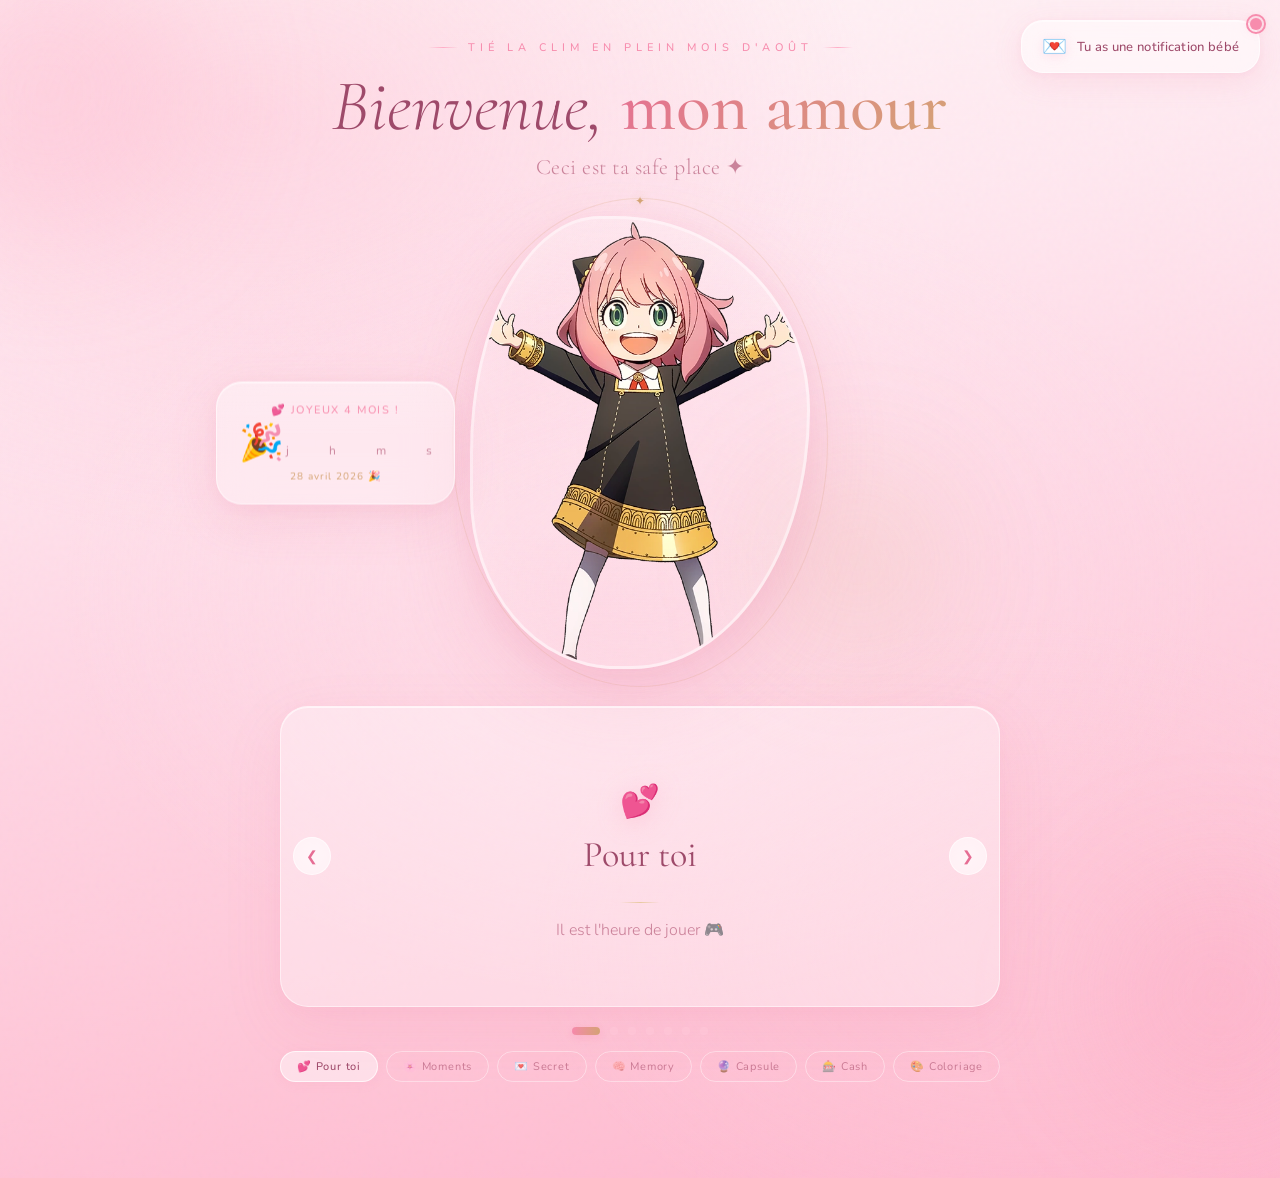
==== commit 2e63d48c: "Add files via upload" ====
--- a/index.html
+++ b/index.html
@@ -47,9 +47,9 @@
           <!-- ════════════════════════════════════
                🎯 MODIFIE TON MESSAGE ICI
                ════════════════════════════════════ -->
-          <p>Sbah el kheir zina diali</p>
-          <p>j'espère que tu as bien dormi je t'aime fort</p>
-          <p class="notif-ps">PS : ça fait officiellement 3 mois qu'on est ensemble 💕</p>
+          <p>Coucou mon amour la meilleure !</p>
+          <p>Il y'a de la nouveauté sur le site</p>
+          <p>Je t'aime très fort et ça fait bientôt 4 mois ensemble 💕</p>
         </div>
         <div class="notif-popup-footer">— Ton amoureux ♡</div>
       </div>
@@ -182,6 +182,18 @@
               </p>
             </div>
 
+            <div class="carousel-slide">
+              <a href="coloriage.html" class="slide-link">
+                <div class="slide-icon">🎨</div>
+                <h2 class="slide-title">Coloriage</h2>
+              </a>
+              <div class="slide-divider"></div>
+              <p class="slide-text">
+                Colorie Nymphali comme tu veux…<br>
+                ta version rien qu'à toi 💕
+              </p>
+            </div>
+
           </div>
         </div>
 
@@ -195,161 +207,5 @@
   </section>
 
   <script src="script.js"></script>
-
-  <!-- ════════════════════════════════════
-       ÉNIGME TIMER — Bloque le site
-       ════════════════════════════════════ -->
-
-  <!-- Écran énigme (bloque tout) -->
-  <div class="enigma-screen" id="enigmaScreen">
-    <div class="enigma-orbs">
-      <div class="orb orb-1"></div>
-      <div class="orb orb-2"></div>
-      <div class="orb orb-3"></div>
-    </div>
-
-    <div class="enigma-card">
-      <div class="enigma-timer-ring">
-        <svg class="enigma-ring-svg" viewBox="0 0 120 120">
-          <circle class="ring-bg" cx="60" cy="60" r="54" />
-          <circle class="ring-progress" id="ringProgress" cx="60" cy="60" r="54" />
-        </svg>
-        <div class="enigma-timer-text" id="enigmaTimer">10:00</div>
-      </div>
-
-      <div class="enigma-content">
-        <div class="enigma-icon">🔮</div>
-        <h2 class="enigma-title">Résous l'énigme pour entrer</h2>
-        <div class="enigma-divider"></div>
-        <p class="enigma-riddle">
-          « Qui est la meilleure ? »
-        </p>
-        <div class="enigma-input-zone">
-          <input type="text" class="enigma-input" id="enigmaInput" placeholder="Ta réponse…" autocomplete="off">
-          <button class="game-btn enigma-btn" id="enigmaBtn" onclick="checkEnigma()">Valider ✨</button>
-        </div>
-        <p class="enigma-error" id="enigmaError"></p>
-      </div>
-    </div>
-  </div>
-
-  <!-- Écran GAME OVER -->
-  <div class="gameover-screen" id="gameoverScreen">
-    <div class="gameover-content">
-      <div class="gameover-skull">💀</div>
-      <h1 class="gameover-title">Game Over</h1>
-      <button class="gameover-btn" onclick="location.reload()">Recommencer</button>
-    </div>
-  </div>
-
-  <script>
-  /* ═══════════════════════════════════════════════════════
-     ÉNIGME TIMER — 10 minutes pour résoudre
-     ═══════════════════════════════════════════════════════ */
-
-  // ════════════════════════════════════════════
-  // 🎯 CONFIG
-  // ════════════════════════════════════════════
-  const ENIGMA_ANSWER = 'Jihane';  // Réponse acceptée
-  const ENIGMA_DURATION = 10 * 60;       // 10 minutes en secondes
-
-  const enigmaScreen = document.getElementById('enigmaScreen');
-  const gameoverScreen = document.getElementById('gameoverScreen');
-  const enigmaTimerEl = document.getElementById('enigmaTimer');
-  const enigmaInput = document.getElementById('enigmaInput');
-  const enigmaError = document.getElementById('enigmaError');
-  const ringProgress = document.getElementById('ringProgress');
-
-  let enigmaTimeLeft = ENIGMA_DURATION;
-  let enigmaInterval = null;
-  let enigmaSolved = false;
-
-  // Calcul du périmètre du cercle SVG
-  const RING_CIRCUMFERENCE = 2 * Math.PI * 54; // r=54
-  ringProgress.style.strokeDasharray = RING_CIRCUMFERENCE;
-  ringProgress.style.strokeDashoffset = 0;
-
-  /* ─── Démarrer le timer ─── */
-  function startEnigmaTimer() {
-    enigmaInterval = setInterval(() => {
-      if (enigmaSolved) return;
-
-      enigmaTimeLeft--;
-
-      // Mise à jour affichage
-      const mins = Math.floor(enigmaTimeLeft / 60);
-      const secs = enigmaTimeLeft % 60;
-      enigmaTimerEl.textContent = `${String(mins).padStart(2,'0')}:${String(secs).padStart(2,'0')}`;
-
-      // Mise à jour anneau
-      const progress = 1 - (enigmaTimeLeft / ENIGMA_DURATION);
-      ringProgress.style.strokeDashoffset = RING_CIRCUMFERENCE * progress;
-
-      // Couleur d'urgence quand < 2 min
-      if (enigmaTimeLeft <= 120) {
-        ringProgress.classList.add('ring-urgent');
-        enigmaTimerEl.classList.add('timer-urgent');
-      }
-
-      // GAME OVER
-      if (enigmaTimeLeft <= 0) {
-        clearInterval(enigmaInterval);
-        triggerGameOver();
-      }
-    }, 1000);
-  }
-
-  /* ─── Vérifier la réponse ─── */
-  function checkEnigma() {
-    const val = enigmaInput.value.trim().toLowerCase().normalize('NFD').replace(/[\u0300-\u036f]/g, '');
-    const answer = ENIGMA_ANSWER.normalize('NFD').replace(/[\u0300-\u036f]/g, '').toLowerCase();
-
-    if (val === answer) {
-      // GAGNÉ !
-      enigmaSolved = true;
-      clearInterval(enigmaInterval);
-
-      enigmaInput.disabled = true;
-      enigmaInput.classList.add('input-success');
-      enigmaError.textContent = '';
-
-      // Animation de victoire sur l'écran enigme
-      enigmaScreen.classList.add('enigma-solved');
-
-      // Retirer l'écran après animation
-      setTimeout(() => {
-        enigmaScreen.classList.add('enigma-gone');
-      }, 1500);
-    } else {
-      enigmaError.textContent = 'Hmm… ce n\'est pas ça 💭';
-      enigmaError.classList.add('shake');
-      enigmaInput.classList.add('input-error');
-      setTimeout(() => {
-        enigmaError.classList.remove('shake');
-        enigmaInput.classList.remove('input-error');
-      }, 600);
-    }
-  }
-
-  /* ─── GAME OVER ─── */
-  function triggerGameOver() {
-    enigmaScreen.classList.add('enigma-gone');
-    setTimeout(() => {
-      document.body.classList.add('body-gameover');
-      gameoverScreen.classList.add('active');
-    }, 300);
-  }
-
-  /* ─── Validation avec Entrée ─── */
-  enigmaInput.addEventListener('keydown', (e) => {
-    if (e.key === 'Enter') checkEnigma();
-  });
-
-  /* ─── Auto-focus ─── */
-  setTimeout(() => enigmaInput.focus(), 800);
-
-  // Lancer le timer
-  startEnigmaTimer();
-  </script>
 </body>
 </html>
--- a/style.css
+++ b/style.css
@@ -3848,3 +3848,309 @@
     padding: 12px 16px;
   }
 }
+
+/* ═══════════════════════════════════════════════════════
+   COLORIAGE — Page interactive
+   ═══════════════════════════════════════════════════════ */
+
+.color-wrapper {
+  position: relative;
+  z-index: 2;
+  width: 100%;
+  max-width: 650px;
+  margin: 0 auto;
+  padding: 60px 24px 40px;
+  display: flex;
+  flex-direction: column;
+  align-items: center;
+  gap: 20px;
+}
+
+.color-header {
+  text-align: center;
+  opacity: 0;
+  animation: revealUp 1s cubic-bezier(.22, 1, .36, 1) 0.3s forwards;
+}
+
+/* ─── Toolbar ─── */
+.color-toolbar {
+  display: flex;
+  flex-wrap: wrap;
+  align-items: center;
+  justify-content: center;
+  gap: 14px;
+  padding: 16px 20px;
+  border-radius: 22px;
+  background: rgba(255, 255, 255, 0.4);
+  backdrop-filter: blur(18px);
+  -webkit-backdrop-filter: blur(18px);
+  border: 1px solid rgba(255, 255, 255, 0.5);
+  box-shadow: 0 8px 30px rgba(230, 109, 148, 0.08);
+  width: 100%;
+  opacity: 0;
+  animation: revealUp 0.8s ease 0.5s forwards;
+}
+
+/* Palette couleurs */
+.color-palette {
+  display: flex;
+  flex-wrap: wrap;
+  gap: 6px;
+  justify-content: center;
+}
+
+.color-swatch {
+  width: 30px;
+  height: 30px;
+  border-radius: 50%;
+  border: 3px solid rgba(255, 255, 255, 0.6);
+  cursor: pointer;
+  transition: all 0.25s ease;
+  box-shadow: 0 2px 8px rgba(0, 0, 0, 0.08);
+}
+
+.color-swatch:hover {
+  transform: scale(1.15);
+  box-shadow: 0 4px 14px rgba(0, 0, 0, 0.12);
+}
+
+.color-swatch.active {
+  border-color: var(--text-warm);
+  transform: scale(1.2);
+  box-shadow: 0 0 0 3px rgba(255, 255, 255, 0.5), 0 4px 14px rgba(0, 0, 0, 0.15);
+}
+
+/* Taille pinceau */
+.brush-sizes {
+  display: flex;
+  align-items: center;
+  gap: 8px;
+}
+
+.brush-size {
+  width: 36px;
+  height: 36px;
+  border-radius: 50%;
+  border: 2px solid rgba(255, 255, 255, 0.4);
+  background: rgba(255, 255, 255, 0.2);
+  cursor: pointer;
+  display: flex;
+  align-items: center;
+  justify-content: center;
+  transition: all 0.25s ease;
+}
+
+.brush-size span {
+  display: block;
+  border-radius: 50%;
+  background: var(--text-warm);
+  transition: all 0.2s ease;
+}
+
+.brush-size:hover {
+  background: rgba(255, 255, 255, 0.4);
+  transform: scale(1.1);
+}
+
+.brush-size.active {
+  border-color: var(--rose-5);
+  background: rgba(247, 140, 173, 0.12);
+  box-shadow: 0 0 12px rgba(247, 140, 173, 0.2);
+}
+
+/* Actions (gomme, effacer) */
+.color-actions {
+  display: flex;
+  gap: 6px;
+}
+
+.color-action-btn {
+  width: 38px;
+  height: 38px;
+  border-radius: 14px;
+  border: 1px solid rgba(255, 255, 255, 0.45);
+  background: rgba(255, 255, 255, 0.25);
+  backdrop-filter: blur(8px);
+  -webkit-backdrop-filter: blur(8px);
+  font-size: 18px;
+  cursor: pointer;
+  transition: all 0.25s ease;
+  display: flex;
+  align-items: center;
+  justify-content: center;
+}
+
+.color-action-btn:hover {
+  background: rgba(255, 255, 255, 0.45);
+  transform: scale(1.08);
+}
+
+.color-action-btn.action-active {
+  background: rgba(247, 140, 173, 0.15);
+  border-color: var(--rose-5);
+  box-shadow: 0 0 14px rgba(247, 140, 173, 0.2);
+}
+
+/* ─── Zone de dessin ─── */
+.canvas-zone {
+  position: relative;
+  width: 100%;
+  max-width: 500px;
+  aspect-ratio: 1;
+  border-radius: 24px;
+  overflow: hidden;
+  background: #fff;
+  border: 2px solid rgba(255, 255, 255, 0.6);
+  box-shadow:
+    0 16px 50px rgba(230, 109, 148, 0.1),
+    0 4px 16px rgba(230, 109, 148, 0.05);
+  opacity: 0;
+  animation: revealScale 1s cubic-bezier(.22, 1, .36, 1) 0.6s forwards;
+}
+
+.canvas-bg {
+  position: absolute;
+  inset: 0;
+  width: 100%;
+  height: 100%;
+  object-fit: contain;
+  pointer-events: none;
+  z-index: 1;
+}
+
+#drawCanvas {
+  position: absolute;
+  inset: 0;
+  width: 100%;
+  height: 100%;
+  z-index: 2;
+  touch-action: none;
+  cursor: crosshair;
+}
+
+.eraser-cursor {
+  cursor: cell !important;
+}
+
+/* ─── Responsive coloriage ─── */
+@media (max-width: 600px) {
+  .color-wrapper {
+    padding: 50px 12px 30px;
+    gap: 14px;
+  }
+
+  .color-toolbar {
+    padding: 12px 14px;
+    gap: 10px;
+  }
+
+  .color-swatch {
+    width: 26px;
+    height: 26px;
+  }
+
+  .brush-size {
+    width: 32px;
+    height: 32px;
+  }
+
+  .canvas-zone {
+    border-radius: 18px;
+  }
+}
+
+/* ─── Fill bucket cursor ─── */
+.fill-cursor {
+  cursor: pointer !important;
+}
+
+.color-action-btn.action-active {
+  background: rgba(247, 140, 173, 0.15);
+  border-color: var(--rose-5);
+  box-shadow: 0 0 14px rgba(247, 140, 173, 0.2);
+}
+
+/* ─── Popup victoire coloriage ─── */
+.color-win-overlay {
+  position: fixed;
+  inset: 0;
+  z-index: 300;
+  display: flex;
+  align-items: center;
+  justify-content: center;
+  background: rgba(255, 220, 230, 0.25);
+  backdrop-filter: blur(8px);
+  -webkit-backdrop-filter: blur(8px);
+  opacity: 0;
+  pointer-events: none;
+  transition: opacity 0.4s ease;
+}
+
+.color-win-overlay.active {
+  opacity: 1;
+  pointer-events: all;
+}
+
+.color-win-popup {
+  transform: scale(0.88) translateY(20px);
+  transition: transform 0.5s cubic-bezier(.22, 1, .36, 1);
+}
+
+.color-win-overlay.active .color-win-popup {
+  transform: scale(1) translateY(0);
+}
+
+/* ─── Notre plus belle photo — Showcase spéciale ─── */
+.best-photo-showcase {
+  display: flex;
+  justify-content: center;
+  padding: 10px 0;
+}
+
+.best-photo-showcase .image-showcase {
+  width: clamp(300px, 70vw, 450px);
+}
+
+.best-photo-frame {
+  border-radius: 30% 70% 60% 40% / 50% 40% 60% 50% !important;
+  aspect-ratio: 3 / 4 !important;
+}
+
+/* ─── Cinnamoroll — Positionnement gauche ─── */
+.moments-img-cinnamoroll {
+  position: absolute;
+  left: 100%;
+  top: 58%;
+  z-index: 3;
+  pointer-events: none;
+}
+
+.moments-img-cinnamoroll .image-showcase {
+  width: clamp(140px, 20vw, 230px);
+}
+
+@media (max-width: 900px) {
+  .moments-img-cinnamoroll {
+    left: -5%;
+    top: 20%;
+  }
+
+  .moments-img-cinnamoroll .image-showcase {
+    width: clamp(120px, 22vw, 180px);
+  }
+}
+
+@media (max-width: 600px) {
+  .best-photo-showcase .image-showcase {
+    width: clamp(250px, 80vw, 350px);
+  }
+
+  .moments-img-cinnamoroll {
+    left: -2%;
+    top: 15%;
+  }
+
+  .moments-img-cinnamoroll .image-showcase {
+    width: clamp(100px, 20vw, 150px);
+  }
+}
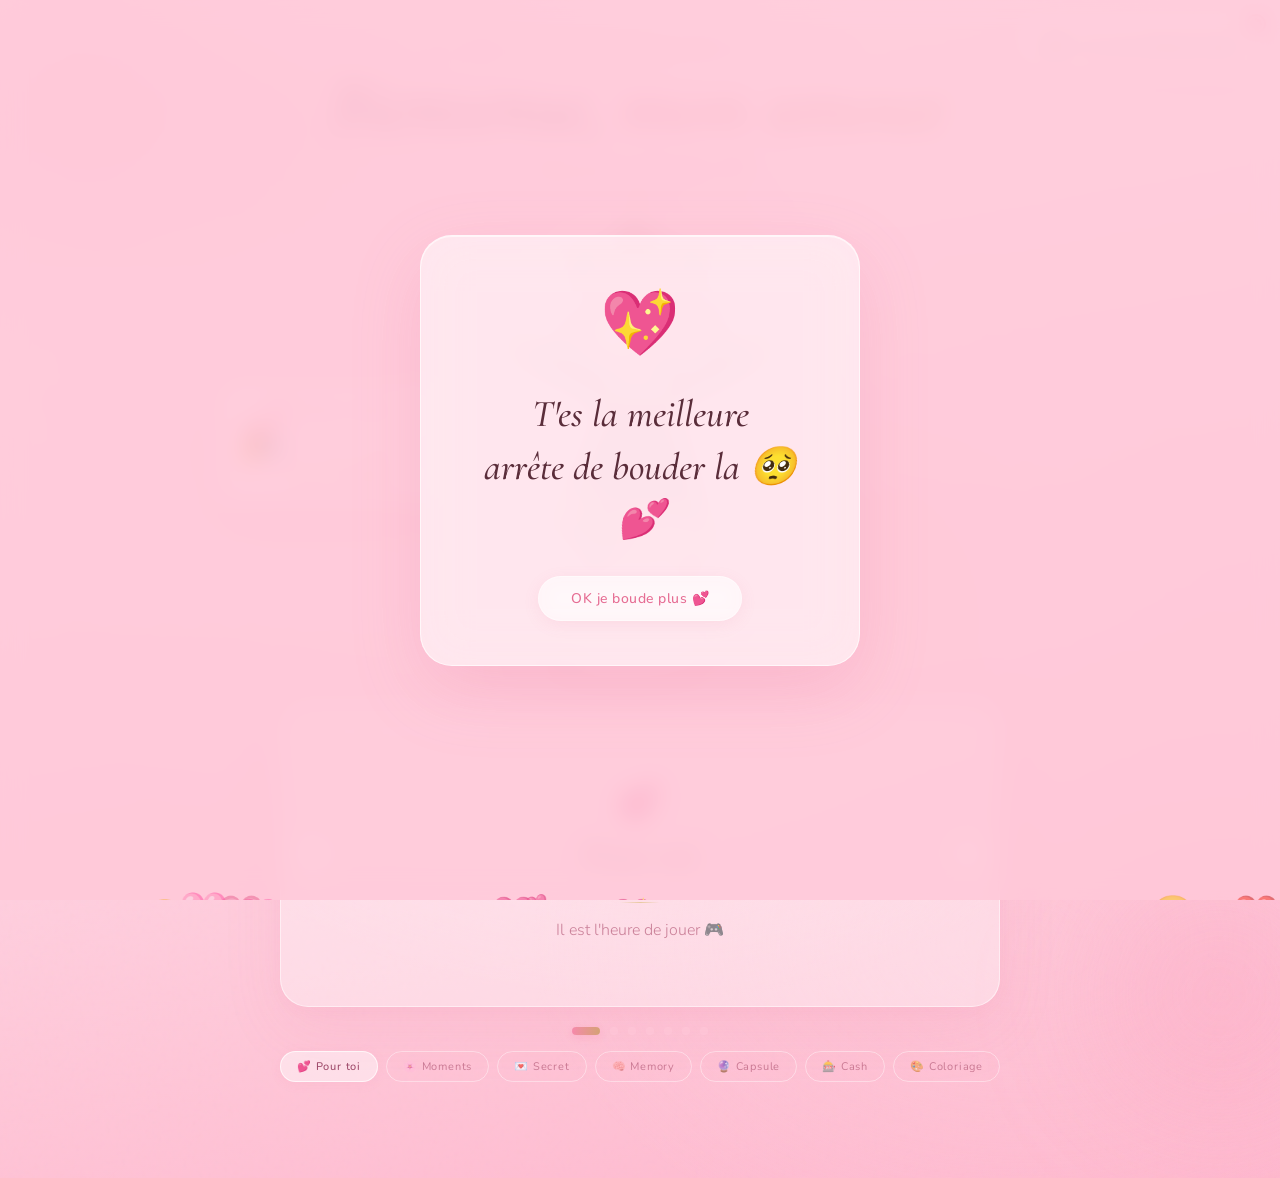
==== commit 37fb8a12: "Add files via upload" ====
--- a/index.html
+++ b/index.html
@@ -19,6 +19,95 @@
 <body>
 
   <!-- ════════════════════════════════════
+       POPUP URGENTE 💕
+       ════════════════════════════════════ -->
+  <div class="urgent-overlay" id="urgentOverlay">
+    <div class="urgent-hearts-bg" id="urgentHearts"></div>
+    <div class="urgent-popup">
+      <div class="urgent-emoji">💖</div>
+      <p class="urgent-msg">T'es la meilleure<br>arrête de bouder la 🥺💕</p>
+      <button class="game-btn" onclick="document.getElementById('urgentOverlay').classList.add('urgent-gone')">OK je boude plus 💕</button>
+    </div>
+  </div>
+
+  <style>
+    .urgent-overlay {
+      position: fixed; inset: 0; z-index: 9999;
+      display: flex; align-items: center; justify-content: center;
+      background: rgba(255, 200, 217, 0.85);
+      backdrop-filter: blur(12px); -webkit-backdrop-filter: blur(12px);
+      animation: urgentFadeIn 0.6s ease forwards;
+    }
+    @keyframes urgentFadeIn { from { opacity: 0; } to { opacity: 1; } }
+    .urgent-overlay.urgent-gone {
+      opacity: 0; pointer-events: none;
+      transition: opacity 0.8s ease;
+    }
+    .urgent-hearts-bg {
+      position: absolute; inset: 0; overflow: hidden; pointer-events: none;
+    }
+    .urgent-heart-float {
+      position: absolute; bottom: -40px;
+      font-size: 24px; opacity: 0.6;
+      animation: urgentFloat var(--dur) ease-in infinite;
+      animation-delay: var(--delay);
+    }
+    @keyframes urgentFloat {
+      0% { transform: translateY(0) rotate(0deg); opacity: 0.6; }
+      100% { transform: translateY(-110vh) rotate(var(--rot)); opacity: 0; }
+    }
+    .urgent-popup {
+      position: relative; z-index: 2; text-align: center;
+      display: flex; flex-direction: column; align-items: center; gap: 20px;
+      padding: 44px 40px; max-width: 440px; width: 88%;
+      border-radius: 32px;
+      background: rgba(255, 255, 255, 0.55);
+      backdrop-filter: blur(24px); -webkit-backdrop-filter: blur(24px);
+      border: 1px solid rgba(255, 255, 255, 0.65);
+      box-shadow: 0 24px 70px rgba(230, 109, 148, 0.2), inset 0 1px 0 rgba(255, 255, 255, 0.6);
+      opacity: 0; transform: scale(0.8) translateY(20px);
+      animation: urgentPopIn 0.8s cubic-bezier(.22, 1, .36, 1) 0.3s forwards;
+    }
+    @keyframes urgentPopIn {
+      from { opacity: 0; transform: scale(0.8) translateY(20px); }
+      to { opacity: 1; transform: scale(1) translateY(0); }
+    }
+    .urgent-emoji {
+      font-size: 64px;
+      animation: urgentPulse 1.2s ease-in-out infinite;
+    }
+    @keyframes urgentPulse {
+      0%, 100% { transform: scale(1); }
+      50% { transform: scale(1.2); }
+    }
+    .urgent-msg {
+      font-family: 'Cormorant Garamond', serif;
+      font-size: clamp(26px, 5.5vw, 38px);
+      font-weight: 500; font-style: italic;
+      color: #5a2d3a; line-height: 1.4;
+    }
+  </style>
+
+  <script>
+    // Générer les cœurs flottants dans le fond
+    (function() {
+      const box = document.getElementById('urgentHearts');
+      const hearts = ['💕', '💖', '💗', '♡', '❤️', '🩷', '💝', '🥺'];
+      for (let i = 0; i < 25; i++) {
+        const h = document.createElement('span');
+        h.className = 'urgent-heart-float';
+        h.textContent = hearts[Math.floor(Math.random() * hearts.length)];
+        h.style.left = Math.random() * 100 + '%';
+        h.style.fontSize = (18 + Math.random() * 22) + 'px';
+        h.style.setProperty('--dur', (4 + Math.random() * 5) + 's');
+        h.style.setProperty('--delay', (Math.random() * 4) + 's');
+        h.style.setProperty('--rot', (Math.random() > 0.5 ? '' : '-') + (60 + Math.random() * 120) + 'deg');
+        box.appendChild(h);
+      }
+    })();
+  </script>
+
+  <!-- ════════════════════════════════════
        HERO SECTION
        ════════════════════════════════════ -->
   <section class="hero">
@@ -47,9 +136,9 @@
           <!-- ════════════════════════════════════
                🎯 MODIFIE TON MESSAGE ICI
                ════════════════════════════════════ -->
-          <p>Coucou mon amour la meilleure !</p>
-          <p>Il y'a de la nouveauté sur le site</p>
-          <p>Je t'aime très fort et ça fait bientôt 4 mois ensemble 💕</p>
+          <p>Sbah el kheir zina diali</p>
+          <p>j'espère que tu as bien dormi je t'aime fort</p>
+          <p class="notif-ps">PS : ça fait officiellement 3 mois qu'on est ensemble 💕</p>
         </div>
         <div class="notif-popup-footer">— Ton amoureux ♡</div>
       </div>
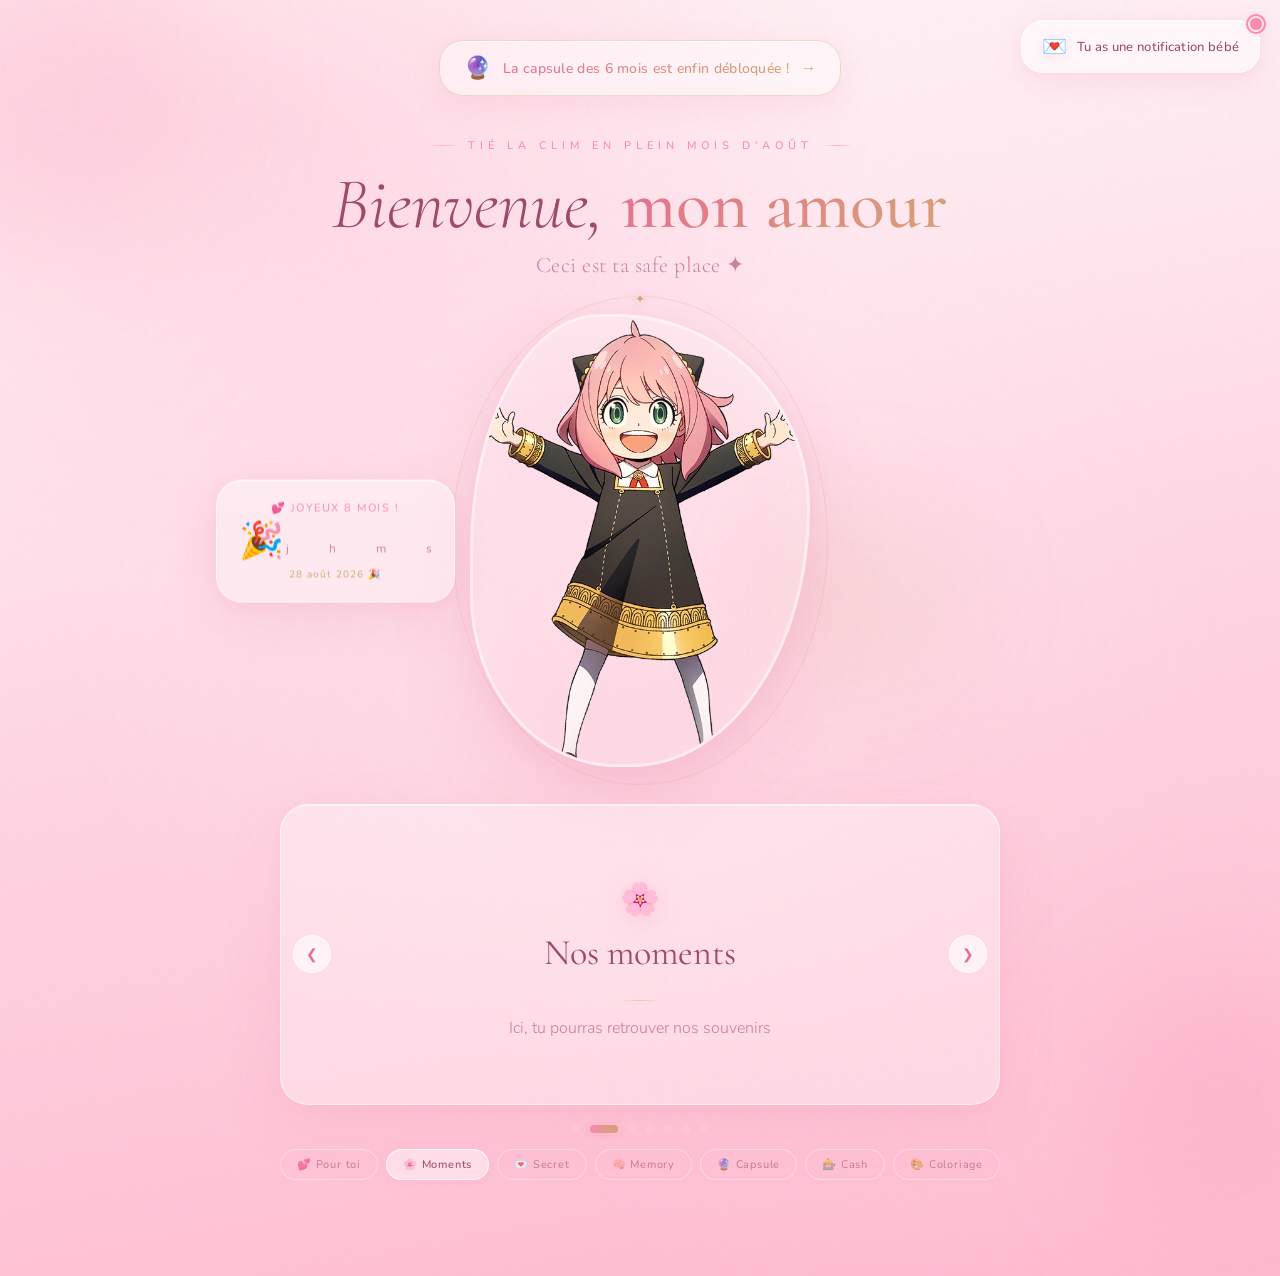
==== commit 09fad641: "Add files via upload" ====
--- a/index.html
+++ b/index.html
@@ -19,95 +19,6 @@
 <body>
 
   <!-- ════════════════════════════════════
-       POPUP URGENTE 💕
-       ════════════════════════════════════ -->
-  <div class="urgent-overlay" id="urgentOverlay">
-    <div class="urgent-hearts-bg" id="urgentHearts"></div>
-    <div class="urgent-popup">
-      <div class="urgent-emoji">💖</div>
-      <p class="urgent-msg">T'es la meilleure<br>arrête de bouder la 🥺💕</p>
-      <button class="game-btn" onclick="document.getElementById('urgentOverlay').classList.add('urgent-gone')">OK je boude plus 💕</button>
-    </div>
-  </div>
-
-  <style>
-    .urgent-overlay {
-      position: fixed; inset: 0; z-index: 9999;
-      display: flex; align-items: center; justify-content: center;
-      background: rgba(255, 200, 217, 0.85);
-      backdrop-filter: blur(12px); -webkit-backdrop-filter: blur(12px);
-      animation: urgentFadeIn 0.6s ease forwards;
-    }
-    @keyframes urgentFadeIn { from { opacity: 0; } to { opacity: 1; } }
-    .urgent-overlay.urgent-gone {
-      opacity: 0; pointer-events: none;
-      transition: opacity 0.8s ease;
-    }
-    .urgent-hearts-bg {
-      position: absolute; inset: 0; overflow: hidden; pointer-events: none;
-    }
-    .urgent-heart-float {
-      position: absolute; bottom: -40px;
-      font-size: 24px; opacity: 0.6;
-      animation: urgentFloat var(--dur) ease-in infinite;
-      animation-delay: var(--delay);
-    }
-    @keyframes urgentFloat {
-      0% { transform: translateY(0) rotate(0deg); opacity: 0.6; }
-      100% { transform: translateY(-110vh) rotate(var(--rot)); opacity: 0; }
-    }
-    .urgent-popup {
-      position: relative; z-index: 2; text-align: center;
-      display: flex; flex-direction: column; align-items: center; gap: 20px;
-      padding: 44px 40px; max-width: 440px; width: 88%;
-      border-radius: 32px;
-      background: rgba(255, 255, 255, 0.55);
-      backdrop-filter: blur(24px); -webkit-backdrop-filter: blur(24px);
-      border: 1px solid rgba(255, 255, 255, 0.65);
-      box-shadow: 0 24px 70px rgba(230, 109, 148, 0.2), inset 0 1px 0 rgba(255, 255, 255, 0.6);
-      opacity: 0; transform: scale(0.8) translateY(20px);
-      animation: urgentPopIn 0.8s cubic-bezier(.22, 1, .36, 1) 0.3s forwards;
-    }
-    @keyframes urgentPopIn {
-      from { opacity: 0; transform: scale(0.8) translateY(20px); }
-      to { opacity: 1; transform: scale(1) translateY(0); }
-    }
-    .urgent-emoji {
-      font-size: 64px;
-      animation: urgentPulse 1.2s ease-in-out infinite;
-    }
-    @keyframes urgentPulse {
-      0%, 100% { transform: scale(1); }
-      50% { transform: scale(1.2); }
-    }
-    .urgent-msg {
-      font-family: 'Cormorant Garamond', serif;
-      font-size: clamp(26px, 5.5vw, 38px);
-      font-weight: 500; font-style: italic;
-      color: #5a2d3a; line-height: 1.4;
-    }
-  </style>
-
-  <script>
-    // Générer les cœurs flottants dans le fond
-    (function() {
-      const box = document.getElementById('urgentHearts');
-      const hearts = ['💕', '💖', '💗', '♡', '❤️', '🩷', '💝', '🥺'];
-      for (let i = 0; i < 25; i++) {
-        const h = document.createElement('span');
-        h.className = 'urgent-heart-float';
-        h.textContent = hearts[Math.floor(Math.random() * hearts.length)];
-        h.style.left = Math.random() * 100 + '%';
-        h.style.fontSize = (18 + Math.random() * 22) + 'px';
-        h.style.setProperty('--dur', (4 + Math.random() * 5) + 's');
-        h.style.setProperty('--delay', (Math.random() * 4) + 's');
-        h.style.setProperty('--rot', (Math.random() > 0.5 ? '' : '-') + (60 + Math.random() * 120) + 'deg');
-        box.appendChild(h);
-      }
-    })();
-  </script>
-
-  <!-- ════════════════════════════════════
        HERO SECTION
        ════════════════════════════════════ -->
   <section class="hero">
@@ -146,6 +57,13 @@
 
     <div class="hero-content">
 
+      <!-- ─── Bannière capsule débloquée ─── -->
+      <a href="capsule.html" class="capsule-unlocked-banner">
+        <span class="cub-icon">🔮</span>
+        <span class="cub-text">La capsule des 6 mois est enfin débloquée !</span>
+        <span class="cub-arrow">→</span>
+      </a>
+
       <!-- ─── Texte de bienvenue ─── -->
       <div class="welcome-section">
         <div class="welcome-tag">Tié la clim en plein mois d'août</div>
@@ -160,7 +78,7 @@
 
         <!-- Bulle countdown à gauche -->
         <div class="countdown-bubble" id="countdownBubble">
-          <div class="countdown-label">💕 Nos 4 mois dans</div>
+          <div class="countdown-label">💕 Nos 8 mois dans</div>
           <div class="countdown-timer" id="countdownTimer">
             <div class="countdown-unit">
               <span class="countdown-value" id="cdDays">--</span>
@@ -182,7 +100,7 @@
               <span class="countdown-suffix">s</span>
             </div>
           </div>
-          <div class="countdown-date">28 avril 2026 🎉</div>
+          <div class="countdown-date">28 août 2026 🎉</div>
         </div>
 
         <!-- Image -->
--- a/style.css
+++ b/style.css
@@ -4119,8 +4119,8 @@
 /* ─── Cinnamoroll — Positionnement gauche ─── */
 .moments-img-cinnamoroll {
   position: absolute;
-  left: 100%;
-  top: 58%;
+  left: -12%;
+  top: 30%;
   z-index: 3;
   pointer-events: none;
 }
@@ -4154,3 +4154,63 @@
     width: clamp(100px, 20vw, 150px);
   }
 }
+
+/* ─── Bannière capsule débloquée ─── */
+.capsule-unlocked-banner {
+  display: inline-flex;
+  align-items: center;
+  gap: 12px;
+  padding: 12px 24px;
+  margin-bottom: 6px;
+  border-radius: 24px;
+  text-decoration: none;
+  background: rgba(255, 255, 255, 0.45);
+  backdrop-filter: blur(18px);
+  -webkit-backdrop-filter: blur(18px);
+  border: 1px solid rgba(212, 165, 116, 0.35);
+  box-shadow:
+    0 8px 30px rgba(230, 109, 148, 0.12),
+    inset 0 1px 0 rgba(255, 255, 255, 0.55);
+  transition: all 0.35s cubic-bezier(.22, 1, .36, 1);
+  opacity: 0;
+  animation: revealUp 0.9s cubic-bezier(.22, 1, .36, 1) 0.4s forwards;
+}
+
+.capsule-unlocked-banner:hover {
+  background: rgba(255, 255, 255, 0.65);
+  transform: translateY(-3px);
+  box-shadow: 0 12px 36px rgba(230, 109, 148, 0.18);
+}
+
+.cub-icon {
+  font-size: 22px;
+  animation: gentleFloat 3.5s ease-in-out infinite;
+}
+
+.cub-text {
+  font-family: 'Nunito', sans-serif;
+  font-size: clamp(12px, 2.2vw, 14px);
+  font-weight: 500;
+  letter-spacing: 0.3px;
+  background: linear-gradient(135deg, var(--rose-6), var(--gold));
+  -webkit-background-clip: text;
+  -webkit-text-fill-color: transparent;
+  background-clip: text;
+}
+
+.cub-arrow {
+  font-size: 15px;
+  color: var(--gold);
+  transition: transform 0.3s ease;
+}
+
+.capsule-unlocked-banner:hover .cub-arrow {
+  transform: translateX(4px);
+}
+
+@media (max-width: 600px) {
+  .capsule-unlocked-banner {
+    padding: 10px 18px;
+    gap: 9px;
+  }
+}
